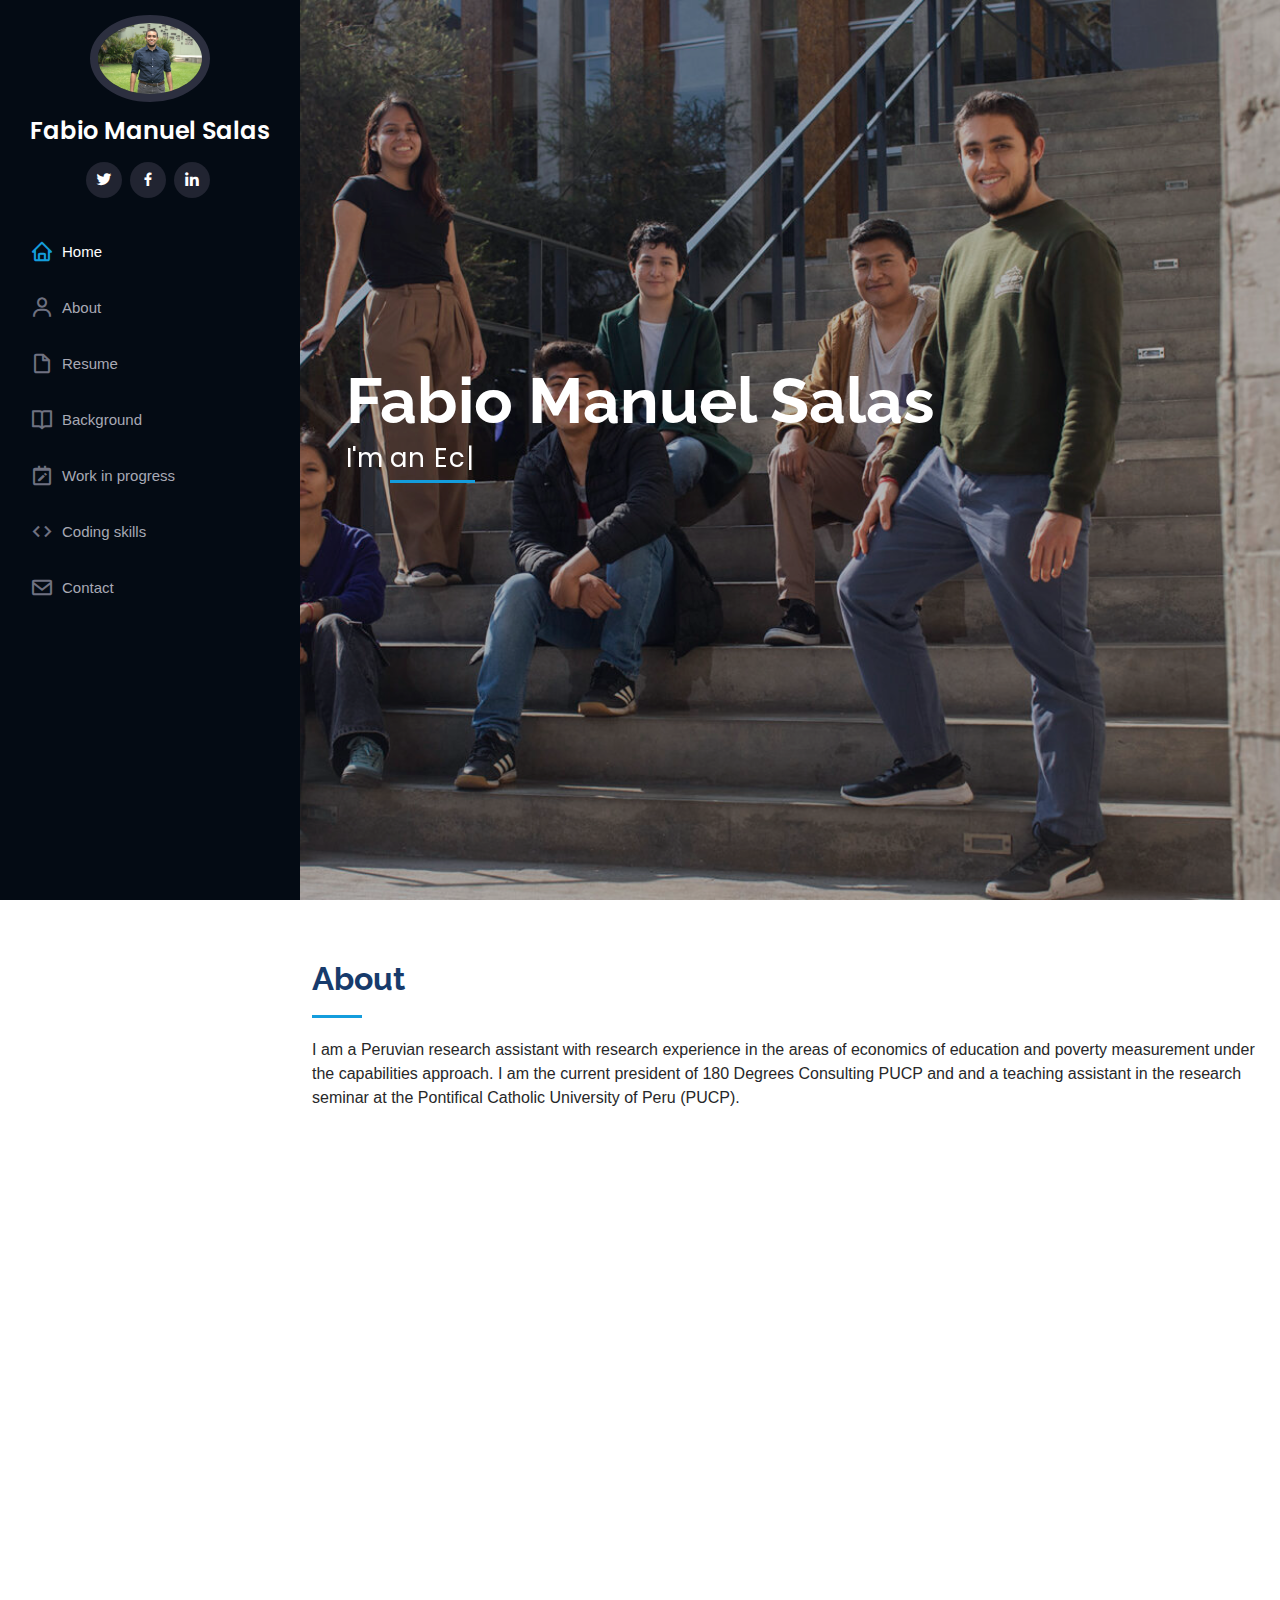
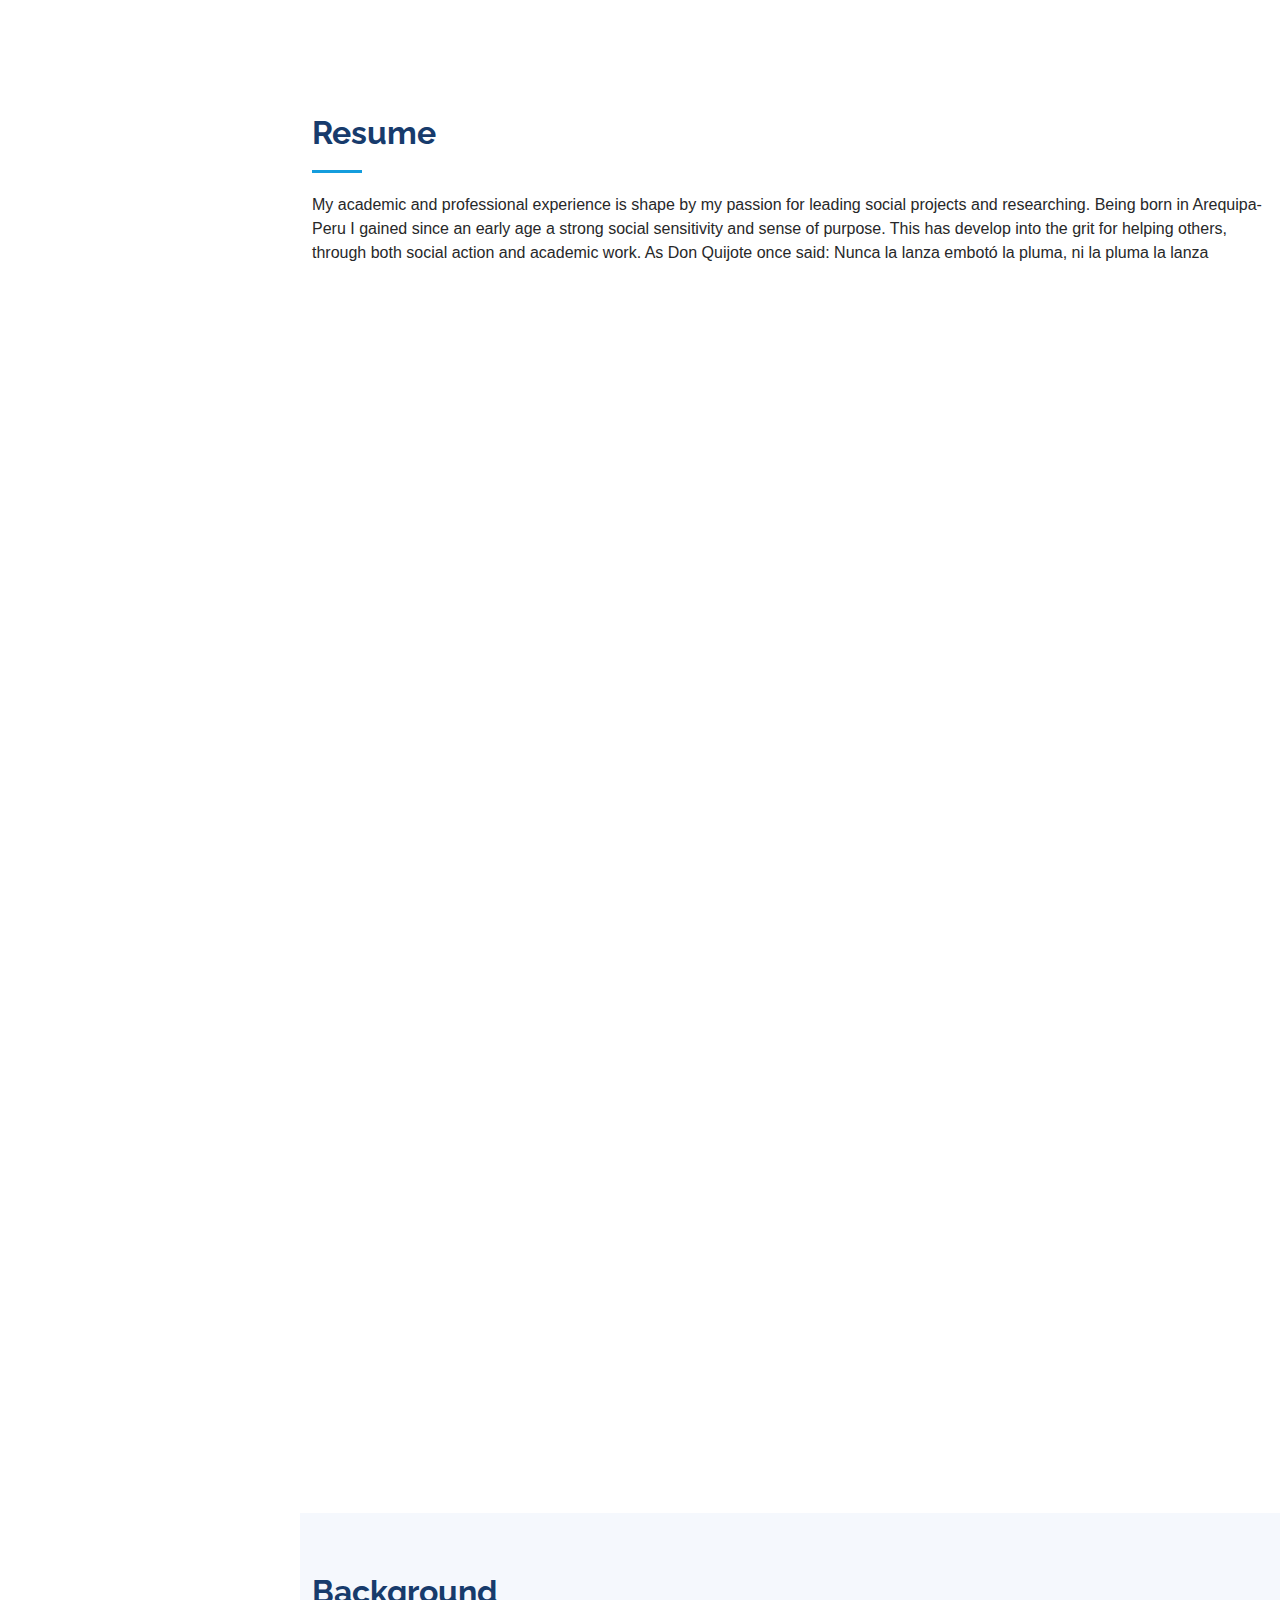
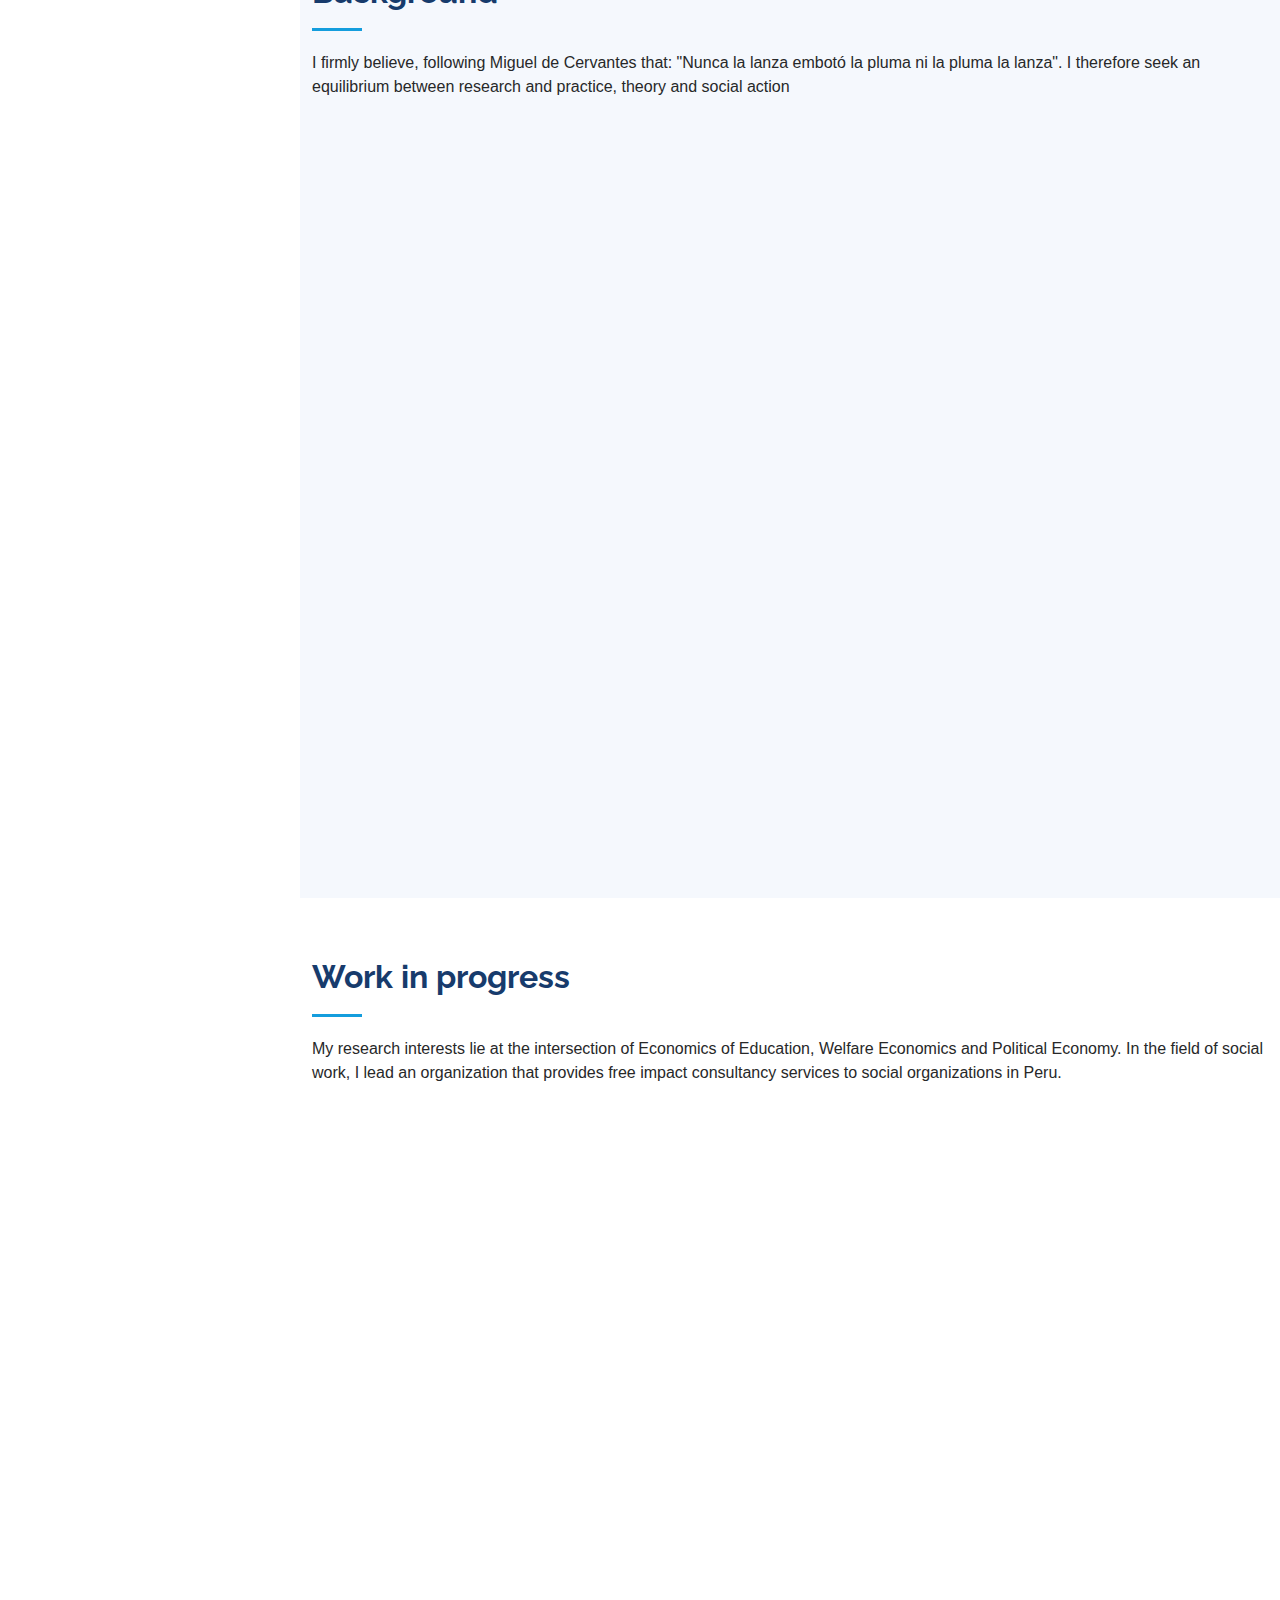
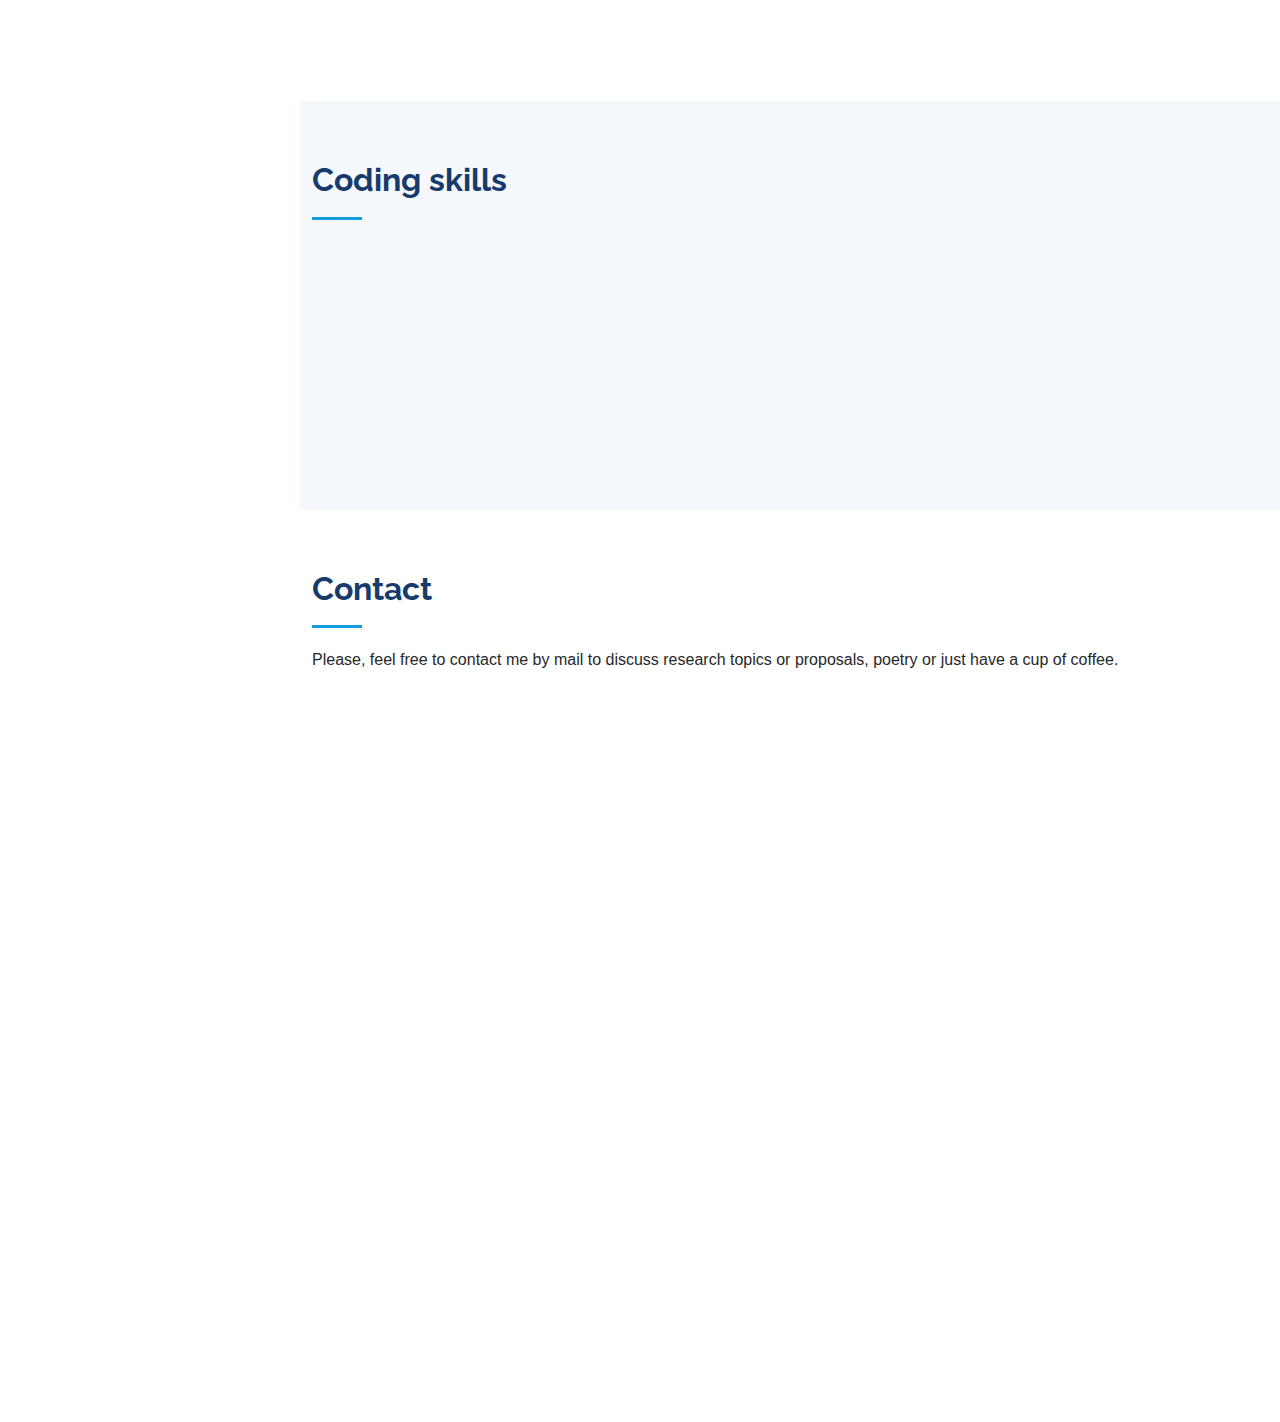
==== index.html @ 22788f07 "Update index.html" ====
<!DOCTYPE html>
<html lang="en">

<head>
  <meta charset="utf-8">
  <meta content="width=device-width, initial-scale=1.0" name="viewport">

  <title>Fabio Manuel Salas - Economista del Desarrollo y de la Educación</title>
  <meta content="" name="description">
  <meta content="" name="keywords">

  <!-- Favicons -->
  <link href="assets/img/favicon_FMS.ico" rel="icon">
  <link href="assets/img/favicon_2_FMS.png" rel="favicon_2_FMS">

  <!-- Google Fonts -->
  <link href="https://fonts.googleapis.com/css?family=Lato:300,300i,400,400i,600,600i,700,700i|Raleway:300,300i,400,400i,500,500i,600,600i,700,700i|Poppins:300,300i,400,400i,500,500i,600,600i,700,700i" rel="stylesheet">

  <!-- Vendor CSS Files -->
  <link href="assets/vendor/aos/aos.css" rel="stylesheet">
  <link href="assets/vendor/bootstrap/css/bootstrap.min.css" rel="stylesheet">
  <link href="assets/vendor/bootstrap-icons/bootstrap-icons.css" rel="stylesheet">
  <link href="assets/vendor/boxicons/css/boxicons.min.css" rel="stylesheet">
  <link href="assets/vendor/glightbox/css/glightbox.min.css" rel="stylesheet">
  <link href="assets/vendor/swiper/swiper-bundle.min.css" rel="stylesheet">

  <!-- Template Main CSS File -->
  <link href="assets/css/style.css" rel="stylesheet">

  <!-- =======================================================
  * Template Name: iPortfolio
  * Updated: Mar 10 2023 with Bootstrap v5.2.3
  * Template URL: https://bootstrapmade.com/iportfolio-bootstrap-portfolio-websites-template/
  * Author: BootstrapMade.com
  * License: https://bootstrapmade.com/license/
  ======================================================== -->
</head>

<body>

  <!-- ======= Mobile nav toggle button ======= -->
  <i class="bi bi-list mobile-nav-toggle d-xl-none"></i>

  <!-- ======= Header ======= -->
  <header id="header">
    <div class="d-flex flex-column">

      <div class="profile">
        <img src="assets/img/180.png" alt="" class="img-fluid rounded-circle">
        <h1 class="text-light"><a href="index.html">Fabio Manuel Salas</a></h1>
        <div class="social-links mt-3 text-center">
          <a href="#" class="twitter"><i class="bx bxl-twitter"></i></a>
          <a href="https://www.facebook.com/fabio.salas.94" class="facebook"><i class="bx bxl-facebook"></i></a>
          <a href="https://www.linkedin.com/in/fabiosalas-economista/" class="linkedin"><i class="bx bxl-linkedin"></i></a>
        </div>
      </div>

      <nav id="navbar" class="nav-menu navbar">
        <ul>
          <li><a href="#hero" class="nav-link scrollto active"><i class="bx bx-home"></i> <span>Home</span></a></li>
          <li><a href="#about" class="nav-link scrollto"><i class="bx bx-user"></i> <span>About</span></a></li>
          <li><a href="#resume" class="nav-link scrollto"><i class="bx bx-file-blank"></i> <span>Resume</span></a></li>
          <li><a href="#portfolio" class="nav-link scrollto"><i class="bx bx-book-open"></i> <span>Background</span></a></li>
          <li><a href="#currentwork" class="nav-link scrollto"><i class="bx bx-calendar-edit"></i> <span>Work in progress</span></a></li>
          <li><a href="#coding" class="nav-link scrollto"><i class="bx bx-code"></i> <span>Coding skills</span></a></li>
          <li><a href="#contact" class="nav-link scrollto"><i class="bx bx-envelope"></i> <span>Contact</span></a></li>
        </ul>
      </nav><!-- .nav-menu -->
    </div>
  </header><!-- End Header -->

  <!-- ======= Hero Section ======= -->
  <section id="hero" class="d-flex flex-column justify-content-center align-items-center">
    <div class="hero-container" data-aos="fade-in">
      <h1>Fabio Manuel Salas</h1>
      <p>I'm <span class="typed" data-typed-items="an Economist, a Researcher, a Teaching assistant, a Social organizations manager"></span></p>
    </div>
  </section><!-- End Hero -->

  <main id="main">

    <!-- ======= About Section ======= -->
    <section id="about" class="about">
      <div class="container">

        <div class="section-title">
          <h2>About</h2>
          <p>I am a Peruvian research assistant with research experience in the areas of economics of education and poverty measurement under the capabilities approach. I am the current president of 180 Degrees Consulting PUCP and and a teaching assistant in the research seminar at the Pontifical Catholic University of Peru (PUCP). </p>
        </div>

        <div class="row">
          <div class="col-lg-4" data-aos="fade-right">
            <img src="assets/img/fabio_salas.png" class="img-fluid" alt="">
          </div>
          <div class="col-lg-8 pt-4 pt-lg-0 content" data-aos="fade-left">
            <h3>Development &amp; Education Economist</h3>
            <p class="fst-italic">
              Influenced by the ideas of Amartya Sen and Javier Iguíñiz, I seek an evidence-based understanding of economic and social problems in Peru.
            </p>
            <div class="row">
              <div class="col-lg-6">
                <ul>
                  <li><i class="bi bi-chevron-right"></i> <strong>Birthday:</strong> <span>24 December 1998</span></li>
                  <li><i class="bi bi-chevron-right"></i> <strong>Phone:</strong> <span>+51 959316667</span></li>
                  <li><i class="bi bi-chevron-right"></i> <strong>City:</strong> <span>Lima, Peru</span></li>
                </ul>
              </div>
              <div class="col-lg-6">
                <ul>
                  <li><i class="bi bi-chevron-right"></i> <strong>Degree:</strong> <span>Bachelor</span></li>
                  <li><i class="bi bi-chevron-right"></i> <strong>Email:</strong> <span>fabio.salas@pucp.edu.pe</span></li>
                  <li><i class="bi bi-chevron-right"></i> <strong>Consultancy work:</strong> <span>Available</span></li>
                </ul>
              </div>
            </div>
            <p>
              I am pursuing a Diploma in Data Science for Social Sciences and Public Management at the Artificial Intelligence and Computational Methods Laboratory (Q-LAB PUCP). I am interest in pursuing research on higher education markets in developing countries and multidimensional poverty disparities in Peru. I am constantly involved in social work and I am currently the president of 180 Degrees Consulting PUCP, an organization that provides free consulting services to Peruvian social organizations to improve their impact. I am eager to learn new things and gain new skills.
            </p>
          </div>
        </div>

      </div>
    </section><!-- End About Section -->

    <!-- ======= Resume Section ======= -->
    <section id="resume" class="resume">
      <div class="container">

        <div class="section-title">
          <h2>Resume</h2>
          <p>My academic and professional experience is shape by my passion for leading social projects and researching. Being born in Arequipa-Peru I gained since an early age a strong social sensitivity and sense of purpose. This has develop into the grit for helping others, through both social action and academic work. As Don Quijote once said: Nunca la lanza embotó la pluma, ni la pluma la lanza </p>
        </div>

        <div class="row">
          <div class="col-lg-6" data-aos="fade-up">
            <h3 class="resume-title">Sumary</h3>
            <div class="resume-item pb-0">
              <h4>Fabio Manuel Salas</h4>
              <p><em>Development and Education Economist with a broad set of skills both in quantitative research methods and social organizations management.</em></p>
              <ul>
                <li>Lima, Peru</li>
                <li>PUCP: fabio.salas@pucp.edu.pe</li>
                <li>180 Degrees Consulting: fsalas@180dc.org</li>
              </ul>
            </div>

            <h3 class="resume-title">Education</h3>
            <div class="resume-item">
              <h4>Diploma: Data Science applied to Social Sciences and Public Management</h4>
              <h5>2022 - 2023</h5>
              <p><em>Artificial Intelligence and Computational Methods Laboratory (Q-LAB PUCP), Lima, Peru</em></p>
              <p>I learn how to organice, manage and use large amounts of information. From the approach of computer programming methods, artificial intelligence methods and causal inference methods, the participant will be able to meet the needs of various sectors.</p>
            </div>
            <div class="resume-item">
              <h4>Bachelor of Social Ciences: Economics</h4>
              <h5>2018 - 2023</h5>
              <p><em>Pontifical Catholic University of Peru, Lima, Peru</em></p>
              <p>I graduated with honors from the Economcis major and was awarded an academic achievement-based scholarship.</p>
            </div>
            <div class="resume-item">
              <h4>International Baccalaureate (IB) Diploma Programme (DP)</h4>
              <h5>2016 - 2017</h5>
              <p><em>Colegio Peruano Alemán Max Uhle, Arequipa, Perú</em></p>
              <p>Education is transformative. When it brings reflection and social interest, it expands the possibilities of transformation beyond the individual. The IB Program allowed me to gain critical awareness, research skills and the impetus to develop social projects that seek real change in my environment. It was also where I deepened my passion for literature and social sciences.</p>
            </div>
          </div>
          <div class="col-lg-6" data-aos="fade-up" data-aos-delay="100">
            <h3 class="resume-title">Professional Experience</h3>
            <div class="resume-item">
              <h4>Consultant in Education Economics</h4>
              <h5>2022 - Present</h5>
              <p><em>Academic Direction of Economics (DAE-PUCP), Lima, Peru </em></p>
              <ul>
                <li>2023.01-actualidad: Consultor en temas de Economía de la Educación</li>
                <li>2022.06-2022.12: Asistente de Investigación y Análisis en la Dirección Académica de Economía (DAE-PUCP) en proyectos de calidad educativa comparada (Prácticas pre-profesionales).</li>
              </ul>
            </div>
            <div class="resume-item">
              <h4>Research assistant</h4>
              <h5>03.2018 - 04.2018</h5>
              <p><em>Human Development Institute of Latin America (IDHAL-PUCP)</em></p>
              <ul>
                <li>2021.03: Asistente de Investigación en el Instituto de Desarrollo Humano de América Latina (IDHAL-PUCP) en temas de pobreza multidimensional y políticas sociales para los profesores Nicolás Barrantes, Jhonatan Clausen y Javier Iguíñiz</li>
              </ul>
            </div>
            <div class="resume-item">
              <h4>Research assistant</h4>
              <h5>07.2022 - 12.2022</h5>
              <p><em> Private research project: Reconstructing the History of Social Security during the XX Century in Peru</em></p>
              <ul>
                <li>2022.06-2022.12: Asistente de Investigación en un proyecto de investigación sobre la Historia de la Seguridad Social Peruana durante el S.XX y S.XI para los profesores Janneth Leyva y Carlos Contreras.</li>
              </ul>
            </div>
          </div>
        </div>

      </div>
    </section><!-- End Resume Section -->

    <!-- ======= Background Section ======= -->
    <section id="portfolio" class="portfolio section-bg">
      <div class="container">

        <div class="section-title">
          <h2>Background</h2>
          <p>I firmly believe, following Miguel de Cervantes that: "Nunca la lanza embotó la pluma ni la pluma la lanza". I therefore seek an equilibrium between research and practice, theory and social action </p>
        </div>

        <div class="row" data-aos="fade-up">
          <div class="col-lg-12 d-flex justify-content-center">
            <ul id="portfolio-flters">
              <li data-filter="*" class="filter-active">All</li>
              <li data-filter=".filter-Research">Research</li>
              <li data-filter=".filter-Socialwork">Social work</li>
              <li data-filter=".filter-Exchange">Exchange</li>
            </ul>
          </div>
        </div>

        <div class="row portfolio-container" data-aos="fade-up" data-aos-delay="100">

          <div class="col-lg-4 col-md-6 portfolio-item filter-Socialwork">
            <div class="portfolio-wrap">
              <img src="assets/img/CRP4.jpg" class="img-fluid" alt="">
              <div class="portfolio-links">
                <a href="assets/img/CRP4.jpg" data-gallery="portfolioGallery" class="portfolio-lightbox" title="Peruvian Red Cross"><i class="bx bx-plus"></i></a>
                <a href="portfolio-details.html" title="More Details"><i class="bx bx-link"></i></a>
              </div>
            </div>
          </div>

          <div class="col-lg-4 col-md-6 portfolio-item filter-Research">
            <div class="portfolio-wrap">
              <img src="assets/img/Presentación.png" class="img-fluid" alt="">
              <div class="portfolio-links">
                <a href="assets/img/Presentación.png" data-gallery="portfolioGallery" class="portfolio-lightbox" title="Published research"><i class="bx bx-plus"></i></a>
                <a href="portfolio-details.html" title="More Details"><i class="bx bx-link"></i></a>
              </div>
            </div>
          </div>

          <div class="col-lg-4 col-md-6 portfolio-item filter-Socialwork">
            <div class="portfolio-wrap">
              <img src="assets/img/180DC_capa.jpg" class="img-fluid" alt="">
              <div class="portfolio-links">
                <a href="assets/img/180DC_capa.jpg" data-gallery="portfolioGallery" class="portfolio-lightbox" title="180 Degrees Consulting PUCP"><i class="bx bx-plus"></i></a>
                <a href="portfolio-details.html" title="More Details"><i class="bx bx-link"></i></a>
              </div>
            </div>
          </div>

          <div class="col-lg-4 col-md-6 portfolio-item filter-Socialwork">
            <div class="portfolio-wrap">
              <img src="assets/img/Entrevista_Tony.png" class="img-fluid" alt="">
              <div class="portfolio-links">
                <a href="assets/img/Entrevista_Tony.png" data-gallery="portfolioGallery" class="portfolio-lightbox" title="Secretaría de Responsabilidad Social AEE"><i class="bx bx-plus"></i></a>
                <a href="portfolio-details.html" title="More Details"><i class="bx bx-link"></i></a>
              </div>
            </div>
          </div>
          
           <div class="col-lg-4 col-md-6 portfolio-item filter-Research">
            <div class="portfolio-wrap">
              <img src="assets/img/paper_jsc.png" class="img-fluid" alt="">
              <div class="portfolio-links">
                <a href="assets/img/paper_jsc.png" data-gallery="portfolioGallery" class="portfolio-lightbox" title="Publicación Economía del Bienestar"><i class="bx bx-plus"></i></a>
                <a href="portfolio-details.html" title="More Details"><i class="bx bx-link"></i></a>
              </div>
            </div>
          </div>
          
           <div class="col-lg-4 col-md-6 portfolio-item filter-Research">
            <div class="portfolio-wrap">
              <img src="assets/img/paper_colmena.png" class="img-fluid" alt="">
              <div class="portfolio-links">
                <a href="assets/img/paper_colmena.png" data-gallery="portfolioGallery" class="portfolio-lightbox" title="Publicación Economía Política"><i class="bx bx-plus"></i></a>
                <a href="portfolio-details.html" title="More Details"><i class="bx bx-link"></i></a>
              </div>
            </div>
          </div>

          <div class="col-lg-4 col-md-6 portfolio-item filter-Socialwork">
            <div class="portfolio-wrap">
              <img src="assets/img/idehpucp.jpg" class="img-fluid" alt="">
              <div class="portfolio-links">
                <a href="assets/img/idehpucp.jpg" data-gallery="portfolioGallery" class="portfolio-lightbox" title="Voluntariado IDEH-PUCP"><i class="bx bx-plus"></i></a>
                <a href="portfolio-details.html" title="More Details"><i class="bx bx-link"></i></a>
              </div>
            </div>
          </div>

          <div class="col-lg-4 col-md-6 portfolio-item filter-Research">
            <div class="portfolio-wrap">
              <img src="assets/img/comuna_2.jpg" class="img-fluid" alt="">
              <div class="portfolio-links">
                <a href="assets/img/comuna_2.jpg" data-gallery="portfolioGallery" class="portfolio-lightbox" title="Artículos para La Comuna"><i class="bx bx-plus"></i></a>
                <a href="portfolio-details.html" title="More Details"><i class="bx bx-link"></i></a>
              </div>
            </div>
          </div>

          <div class="col-lg-4 col-md-6 portfolio-item filter-Socialwork">
            <div class="portfolio-wrap">
              <img src="assets/img/acci_social.png" class="img-fluid" alt="">
              <div class="portfolio-links">
                <a href="assets/img/acci_social.png" data-gallery="portfolioGallery" class="portfolio-lightbox" title="Social Action - Arequipa, Peru"><i class="bx bx-plus"></i></a>
                <a href="portfolio-details.html" title="More Details"><i class="bx bx-link"></i></a>
              </div>
            </div>
          </div>

          <div class="col-lg-4 col-md-6 portfolio-item filter-Research">
            <div class="portfolio-wrap">
              <img src="assets/img/premiación.png" class="img-fluid" alt="">
              <div class="portfolio-links">
                <a href="assets/img/premiación.png" data-gallery="portfolioGallery" class="portfolio-lightbox" title="Card 3"><i class="bx bx-plus"></i></a>
                <a href="portfolio-details.html" title="More Details"><i class="bx bx-link"></i></a>
              </div>
            </div>
          </div>

          <div class="col-lg-4 col-md-6 portfolio-item filter-Research">
            <div class="portfolio-wrap">
              <img src="assets/img/idhal_book.png" class="img-fluid" alt="">
              <div class="portfolio-links">
                <a href="assets/img/idhal_book.png" data-gallery="portfolioGallery" class="portfolio-lightbox" title="Web 3"><i class="bx bx-plus"></i></a>
                <a href="portfolio-details.html" title="More Details"><i class="bx bx-link"></i></a>
              </div>
            </div>
          </div>

        </div>

      </div>
    </section><!-- End Backgorund Section -->

    <!-- ======= Work in progress Section ======= -->
    <section id="currentwork" class="services">
      <div class="container">

        <div class="section-title">
          <h2>Work in progress</h2>
          <p>My research interests lie at the intersection of Economics of Education, Welfare Economics and Political Economy. In the field of social work, I lead an organization that provides free impact consultancy services to social organizations in Peru.</p>
        </div>

        <div class="row">
          <div class="col-lg-4 col-md-6 icon-box" data-aos="fade-up">
            <div class="icon"><i class="bi bi-file-text"></i></div>
            <h4 class="title"><a href="">Research in progress</a></h4>
            <p class="description">I am working on two research projects: (1) a paper that analyses the difference in recruitment strategies and profiles of faculty across elite colleges in Latinamerica (2) a systematic literature review of inequality evaluations</p>
          </div>
          <div class="col-lg-4 col-md-6 icon-box" data-aos="fade-up" data-aos-delay="100">
            <div class="icon"><i class="bi bi-braces"></i></div>
            <h4 class="title"><a href="">Everyday Coding</a></h4>
            <p class="description">Recently I learned ATLAS.ti, a qualitative compute programm and I am currently thinking how to introduce its tools into my research</p>
          </div>
          <div class="col-lg-4 col-md-6 icon-box" data-aos="fade-up" data-aos-delay="300">
            <div class="icon"><i class="bi bi-pencil-square"></i></div>
            <h4 class="title"><a href="">Poetry Book</a></h4>
            <p class="description">I read and write poetry as a way of reflection upon the world and myself. I am currently writing a poetry book.</p>
          </div>
          <div class="col-lg-4 col-md-6 icon-box" data-aos="fade-up" data-aos-delay="400">
            <div class="icon"><i class="bi bi-house-heart"></i></div>
            <h4 class="title"><a href="">Living alone/with roomies</a></h4>
            <p class="description">Recently I began living with roomies and realice how complicated living with others (specially not ones own family) can be. Nevertheless, one can allways adapt and find new ways of improving coexistence</p>
          </div>
          <div class="col-lg-4 col-md-6 icon-box" data-aos="fade-up" data-aos-delay="500">
            <div class="icon"><i class="bi bi-people"></i></div>
            <h4 class="title"><a href="">Advice for undergraduate students</a></h4>
            <p class="description">I am developing a research guide for economcis undergraduate students</p>
          </div>
        </div>

      </div>
    </section><!-- End Work in progress Section -->

    <!-- ======= Skills Section ======= -->
    <section id="coding" class="skills section-bg">
      <div class="container">

        <div class="section-title">
          <h2>Coding skills</h2>
          <p></p>
        </div>

        <div class="row skills-content">

          <div class="col-lg-6" data-aos="fade-up">

            <div class="progress">
              <span class="skill">STATA <i class="val">90%</i></span>
              <div class="progress-bar-wrap">
                <div class="progress-bar" role="progressbar" aria-valuenow="90" aria-valuemin="0" aria-valuemax="100"></div>
              </div>
            </div>

            <div class="progress">
              <span class="skill"> Python <i class="val">70%</i></span>
              <div class="progress-bar-wrap">
                <div class="progress-bar" role="progressbar" aria-valuenow="70" aria-valuemin="0" aria-valuemax="100"></div>
              </div>
            </div>

            <div class="progress">
              <span class="skill"> ATLAS.ti <i class="val">40%</i></span>
              <div class="progress-bar-wrap">
                <div class="progress-bar" role="progressbar" aria-valuenow="40" aria-valuemin="0" aria-valuemax="100"></div>
              </div>
            </div>

          </div>

          <div class="col-lg-6" data-aos="fade-up" data-aos-delay="100">

            <div class="progress">
              <span class="skill"> R <i class="val">60%</i></span>
              <div class="progress-bar-wrap">
                <div class="progress-bar" role="progressbar" aria-valuenow="60" aria-valuemin="0" aria-valuemax="100"></div>
              </div>
            </div>

            <div class="progress">
              <span class="skill">GitHub <i class="val">60%</i></span>
              <div class="progress-bar-wrap">
                <div class="progress-bar" role="progressbar" aria-valuenow="60" aria-valuemin="0" aria-valuemax="100"></div>
              </div>
            </div>

            <div class="progress">
              <span class="skill"> ArcGIS<i class="val">60%</i></span>
              <div class="progress-bar-wrap">
                <div class="progress-bar" role="progressbar" aria-valuenow="60" aria-valuemin="0" aria-valuemax="100"></div>
              </div>
            </div>

          </div>

        </div>

      </div>
    </section><!-- End Skills Section -->  
      
     
     
    <!-- ======= Contact Section ======= -->
    <section id="contact" class="contact">
      <div class="container">

        <div class="section-title">
          <h2>Contact</h2>
          <p>Please, feel free to contact me by mail to discuss research topics or proposals, poetry or just have a cup of coffee.</p>
        </div>

        <div class="row" data-aos="fade-in">

          <div class="col-lg-5 d-flex align-items-stretch">
            <div class="info">
              <div class="address">
                <i class="bi bi-geo-alt"></i>
                <h4>Location:</h4>
                <p>Av. Universitaria 1801, San Miguel 15088</p>
              </div>

              <div class="email">
                <i class="bi bi-envelope"></i>
                <h4>Email:</h4>
                <p>fabio.salas@pucp.edu.pe</p>
              </div>

              <iframe src="https://www.google.com/maps/embed?pb=!1m18!1m12!1m3!1d3901.633475523126!2d-77.08037088578737!3d-12.06872034559382!2m3!1f0!2f0!3f0!3m2!1i1024!2i768!4f13.1!3m3!1m2!1s0x9105c96b30748f81%3A0x18839fb6b1a815b1!2sAv.%20Universitaria%201801%2C%20San%20Miguel%2015088!5e0!3m2!1ses-419!2spe!4v1680886690913!5m2!1ses-419!2spe" frameborder="0" style="border:0; width: 100%; height: 290px;" allowfullscreen></iframe>
            </div>
          </div>

          <div class="col-lg-7 mt-5 mt-lg-0 d-flex align-items-stretch">
            <form action="forms/contact.php" method="post" role="form" class="php-email-form">
              <div class="row">
                <div class="form-group col-md-6">
                  <label for="name">Your Name</label>
                  <input type="text" name="name" class="form-control" id="name" required>
                </div>
                <div class="form-group col-md-6">
                  <label for="name">Your Email</label>
                  <input type="email" class="form-control" name="email" id="email" required>
                </div>
              </div>
              <div class="form-group">
                <label for="name">Subject</label>
                <input type="text" class="form-control" name="subject" id="subject" required>
              </div>
              <div class="form-group">
                <label for="name">Message</label>
                <textarea class="form-control" name="message" rows="10" required></textarea>
              </div>
              <div class="my-3">
                <div class="loading">Loading</div>
                <div class="error-message"></div>
                <div class="sent-message">Your message has been sent. Thank you!</div>
              </div>
              <div class="text-center"><button type="submit">Send Message</button></div>
            </form>
          </div>

        </div>

      </div>
    </section><!-- End Contact Section -->

  </main><!-- End #main -->

  <!-- ======= Footer ======= -->
  <footer id="footer">
    <div class="container">
      <div class="copyright">
         <strong><span></span></strong>
      </div>
      <div class="credits">
        <!-- All the links in the footer should remain intact. -->
        <!-- You can delete the links only if you purchased the pro version. -->
        <!-- Licensing information: https://bootstrapmade.com/license/ -->
        <!-- Purchase the pro version with working PHP/AJAX contact form: https://bootstrapmade.com/iportfolio-bootstrap-portfolio-websites-template/ -->
        <a href="https://bootstrapmade.com/"></a>
      </div>
    </div>
  </footer><!-- End  Footer -->

  <a href="#" class="back-to-top d-flex align-items-center justify-content-center"><i class="bi bi-arrow-up-short"></i></a>

  <!-- Vendor JS Files -->
  <script src="assets/vendor/purecounter/purecounter_vanilla.js"></script>
  <script src="assets/vendor/aos/aos.js"></script>
  <script src="assets/vendor/bootstrap/js/bootstrap.bundle.min.js"></script>
  <script src="assets/vendor/glightbox/js/glightbox.min.js"></script>
  <script src="assets/vendor/isotope-layout/isotope.pkgd.min.js"></script>
  <script src="assets/vendor/swiper/swiper-bundle.min.js"></script>
  <script src="assets/vendor/typed.js/typed.min.js"></script>
  <script src="assets/vendor/waypoints/noframework.waypoints.js"></script>
  <script src="assets/vendor/php-email-form/validate.js"></script>

  <!-- Template Main JS File -->
  <script src="assets/js/main.js"></script>

</body>

</html>
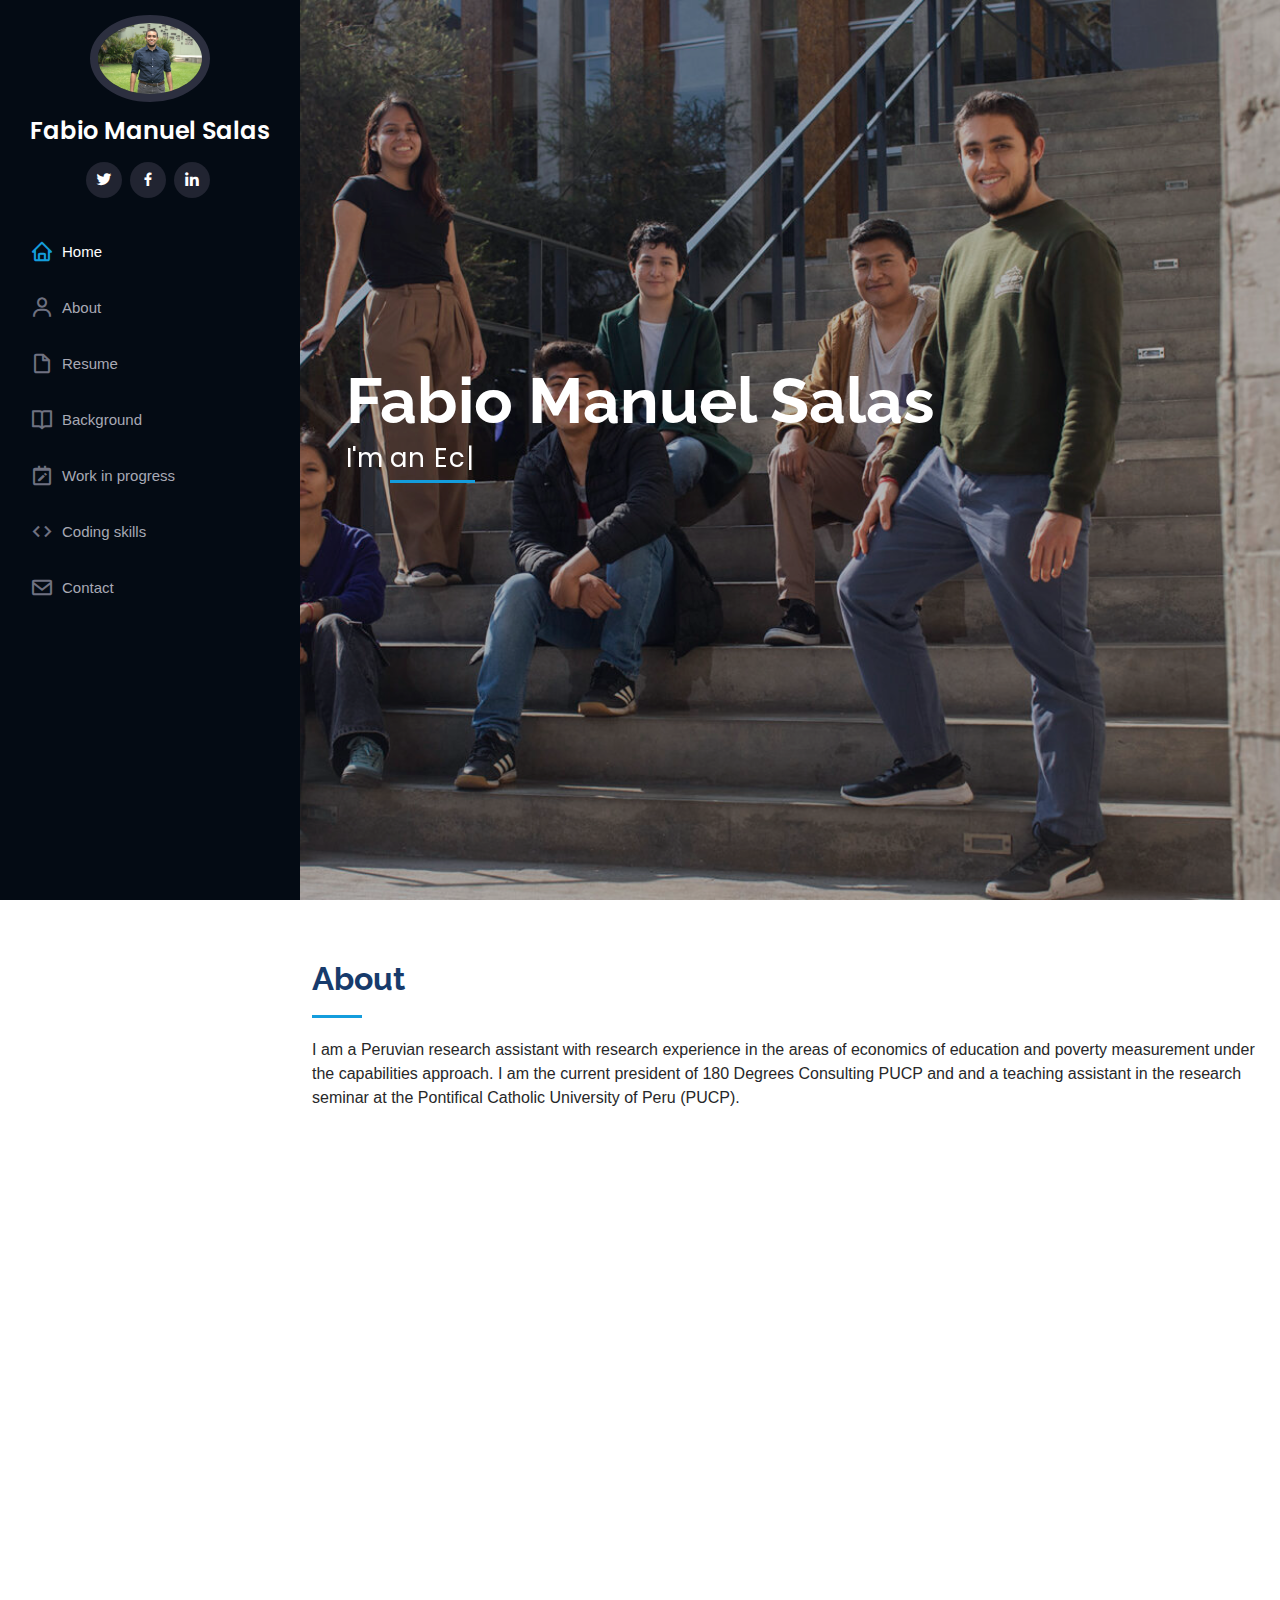
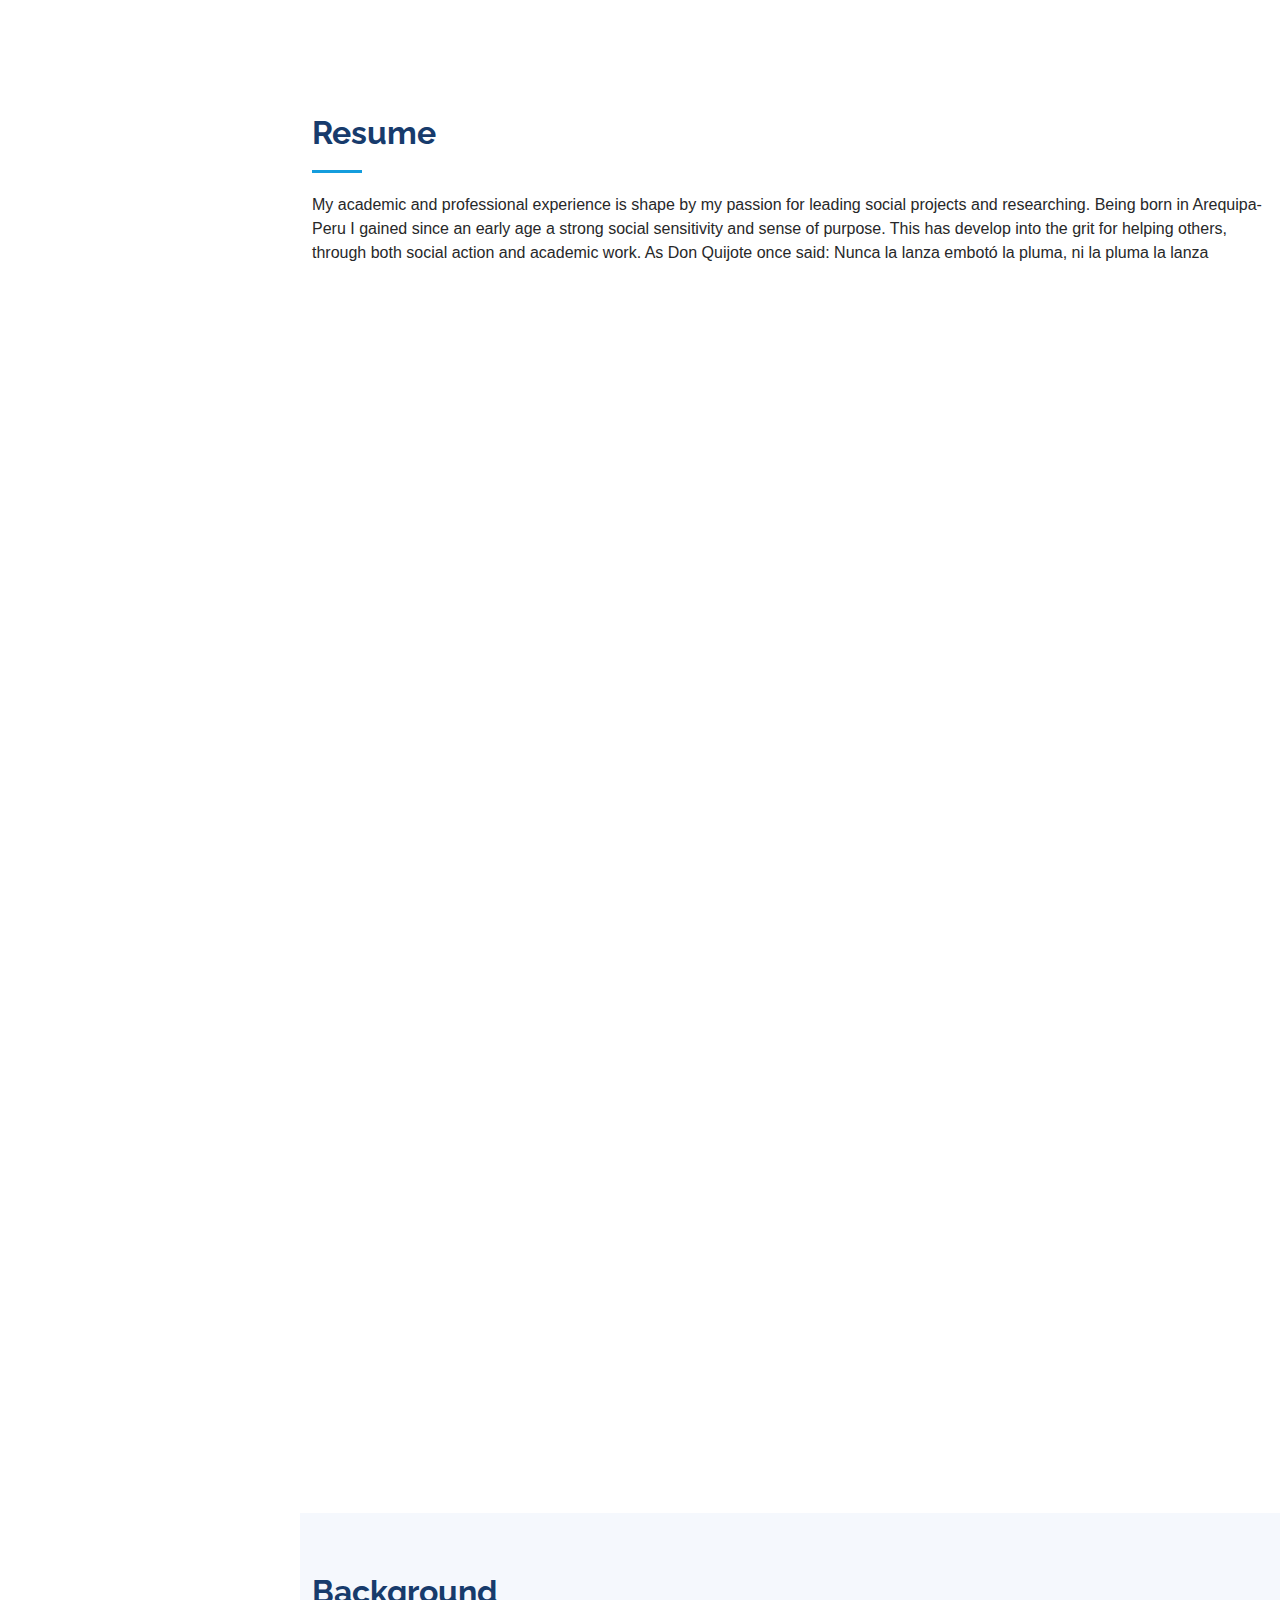
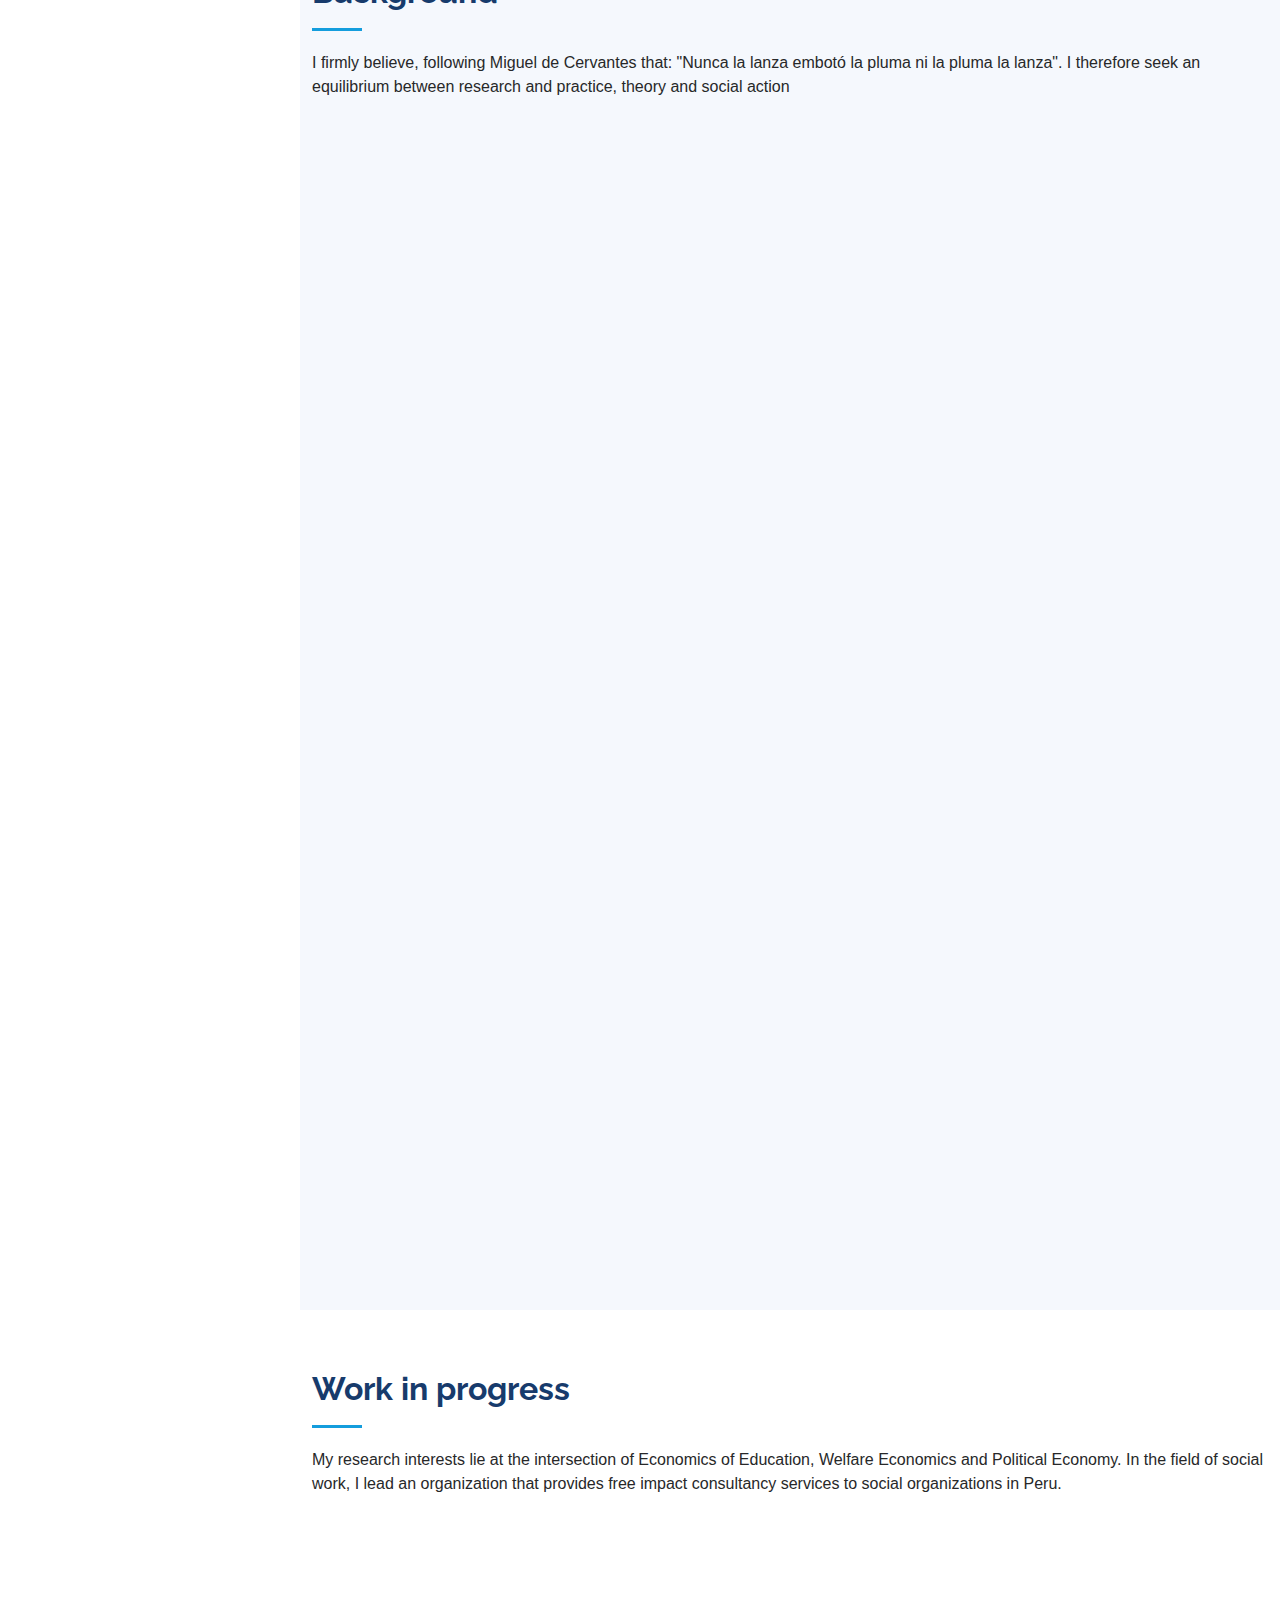
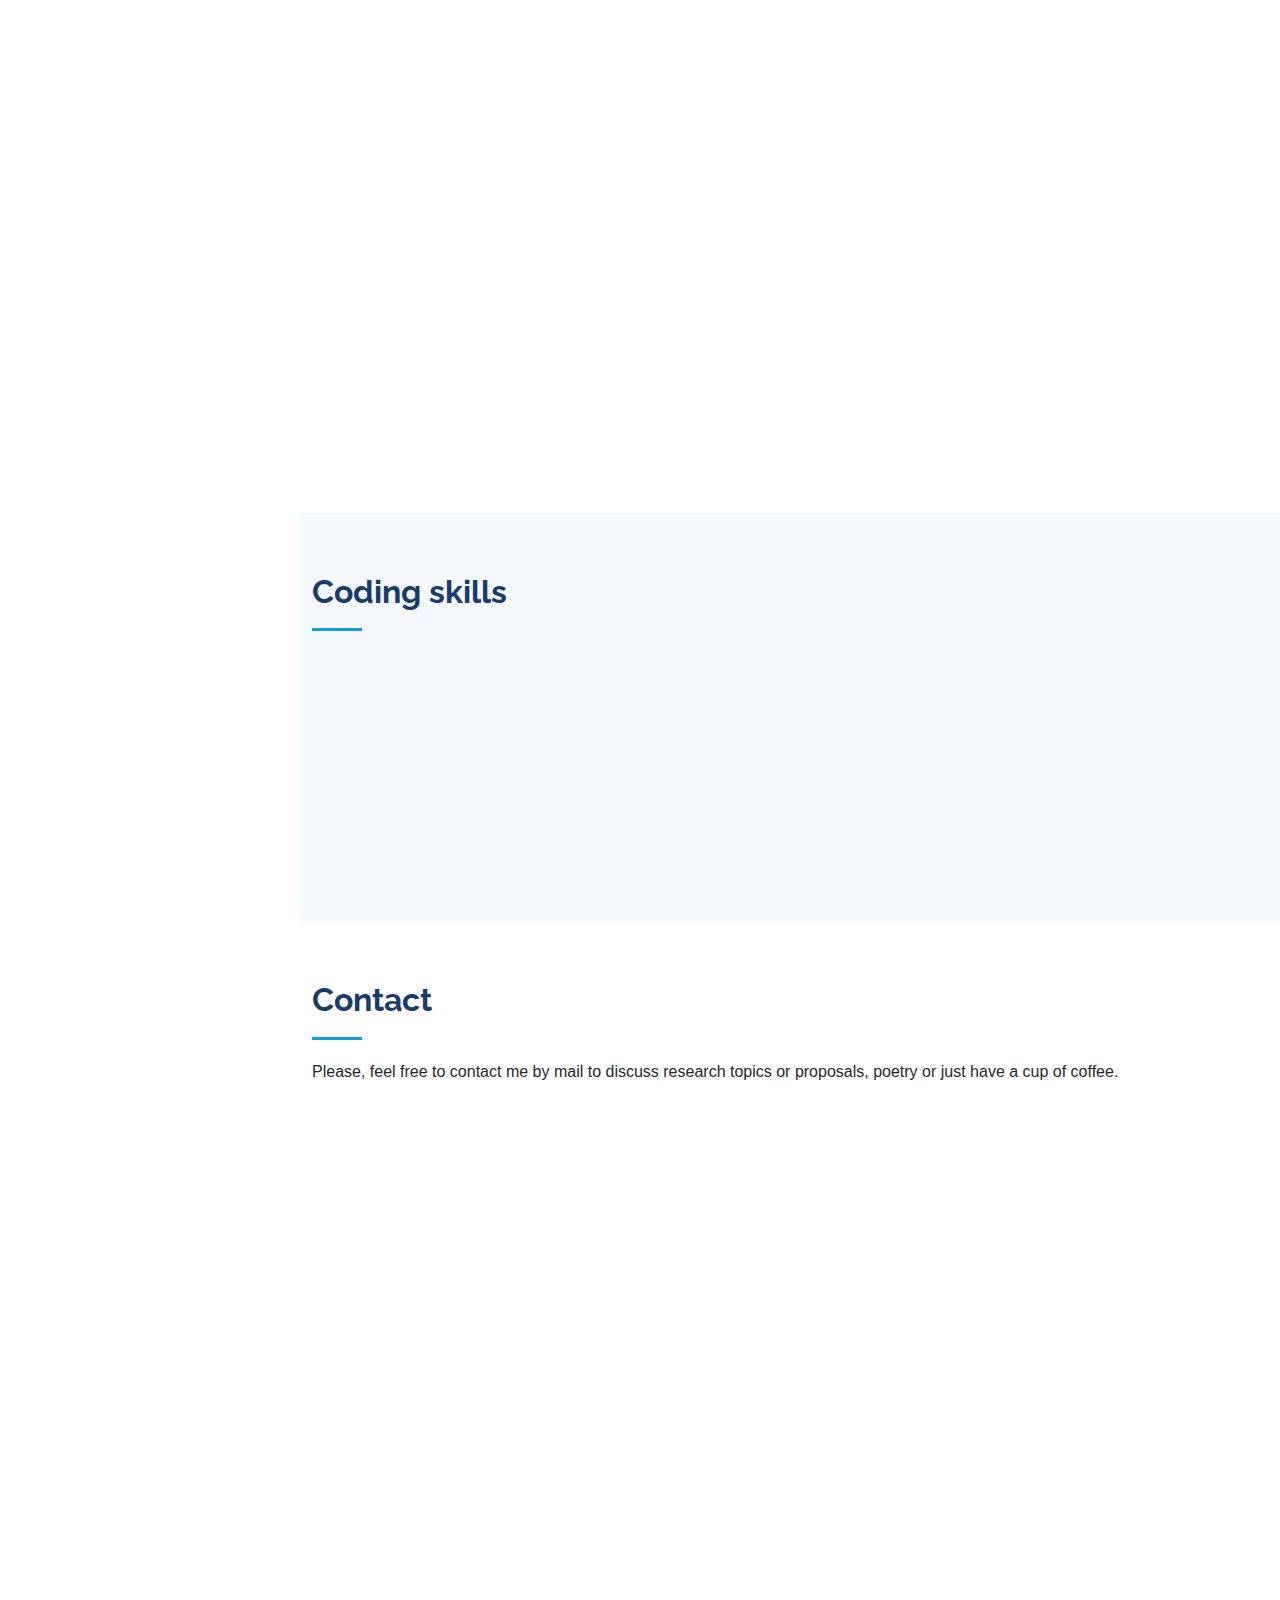
==== commit e2223a0e: "Update index.html" ====
--- a/index.html
+++ b/index.html
@@ -379,7 +379,7 @@
       <div class="container">
 
         <div class="section-title">
-          <h2>Coding skills</h2>
+          <h2>Coding skills </h2>
           <p></p>
         </div>
 
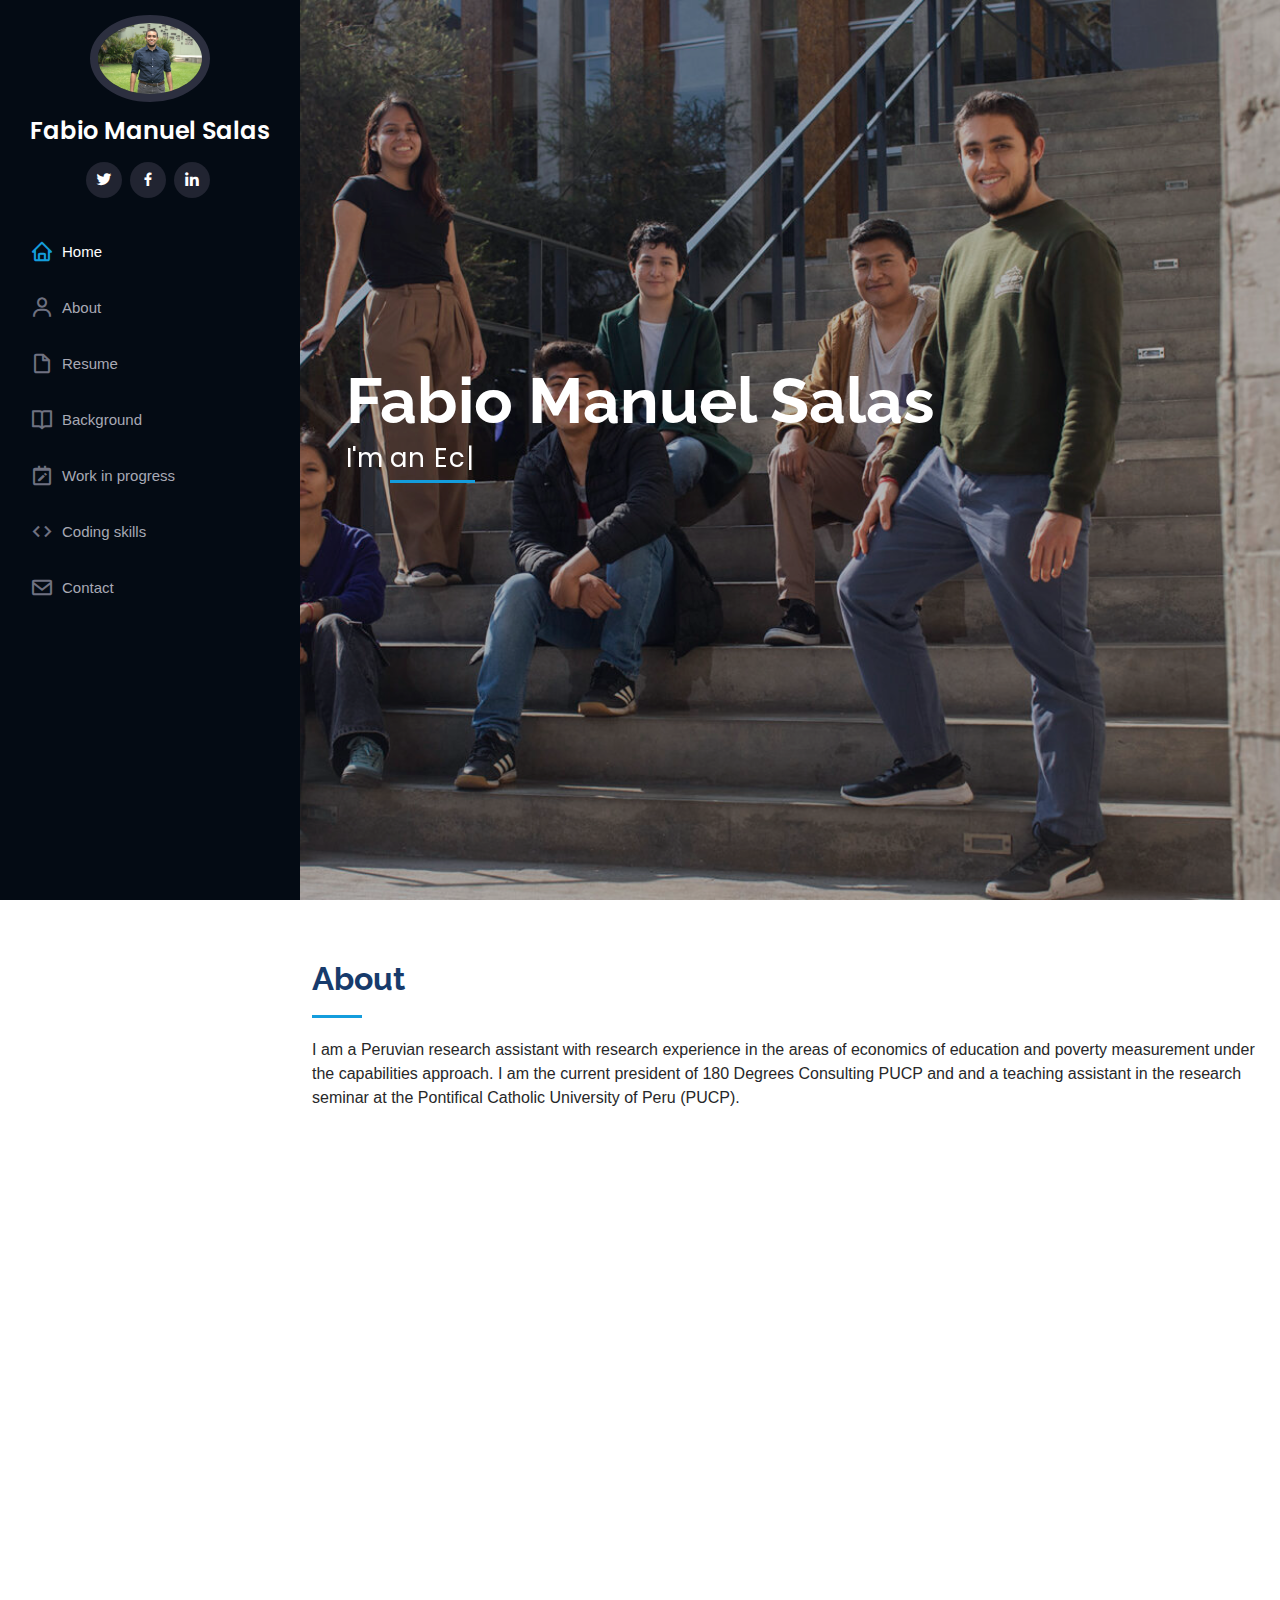
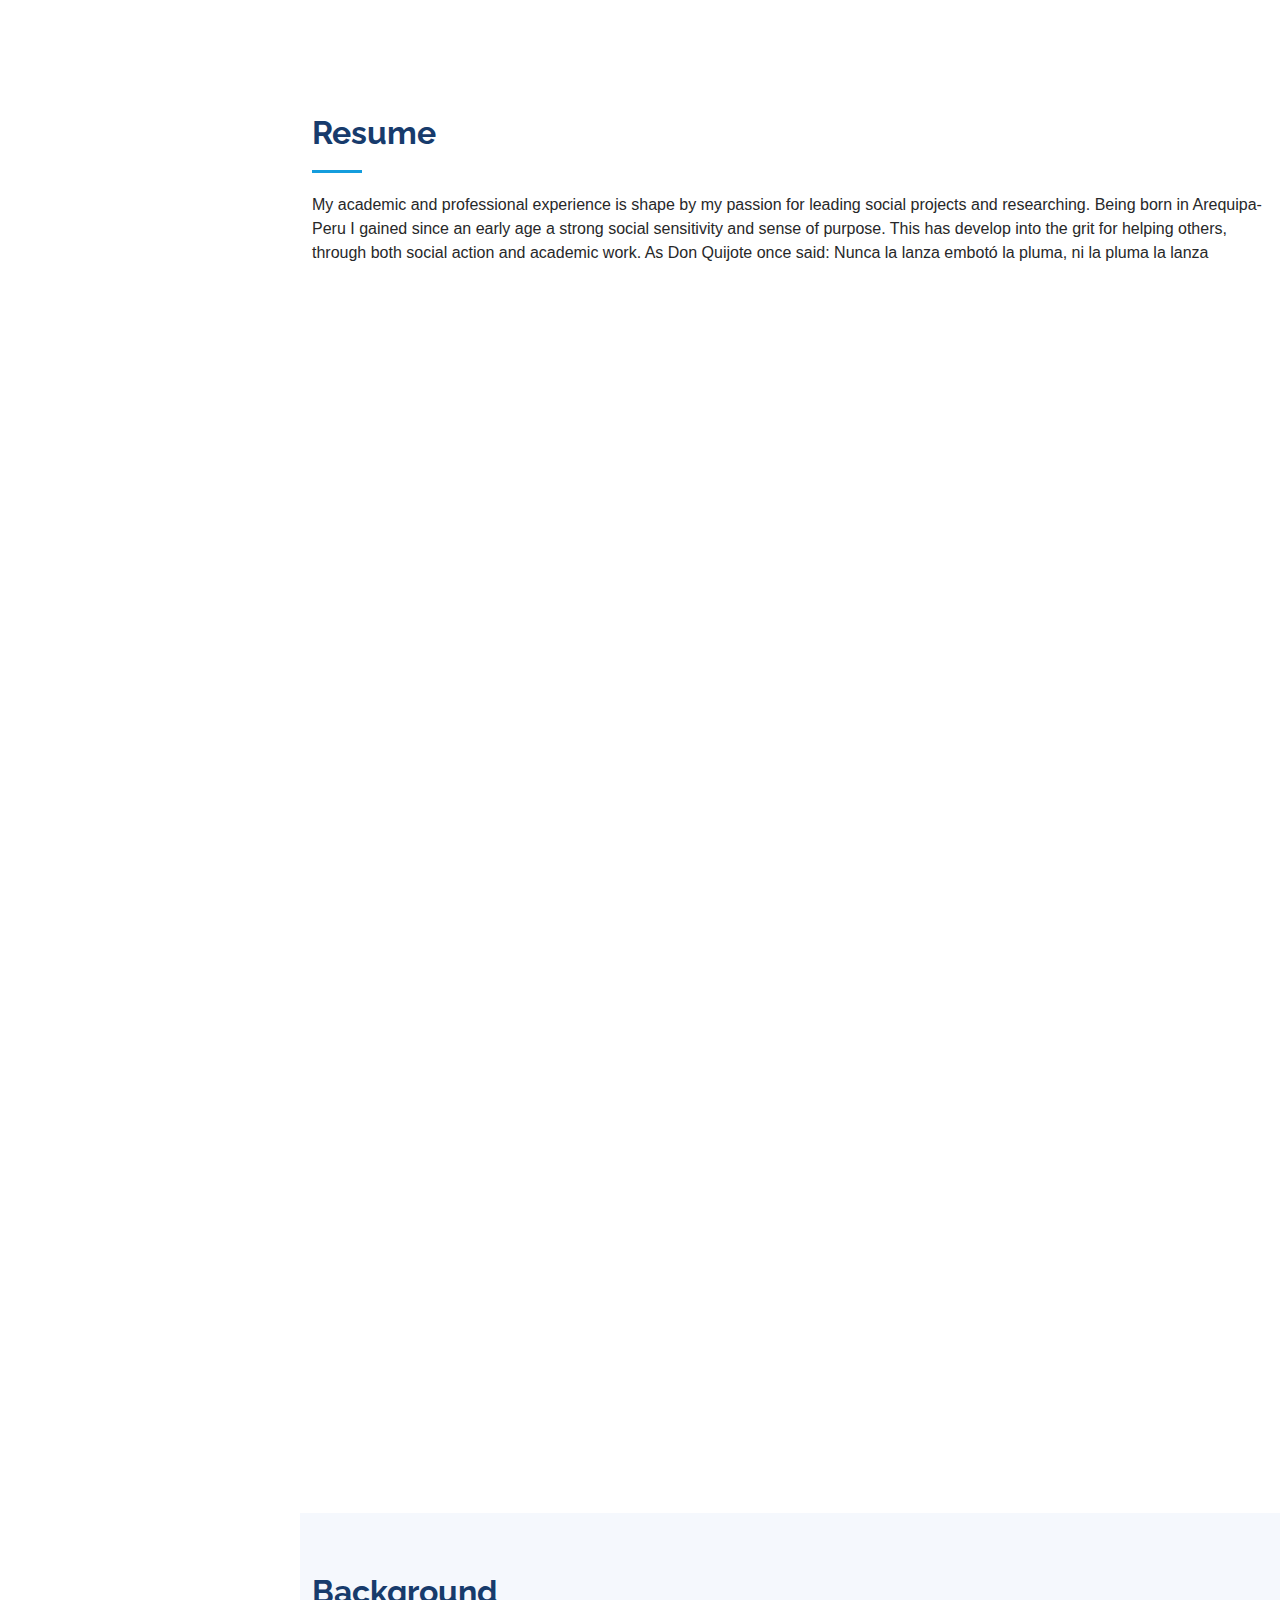
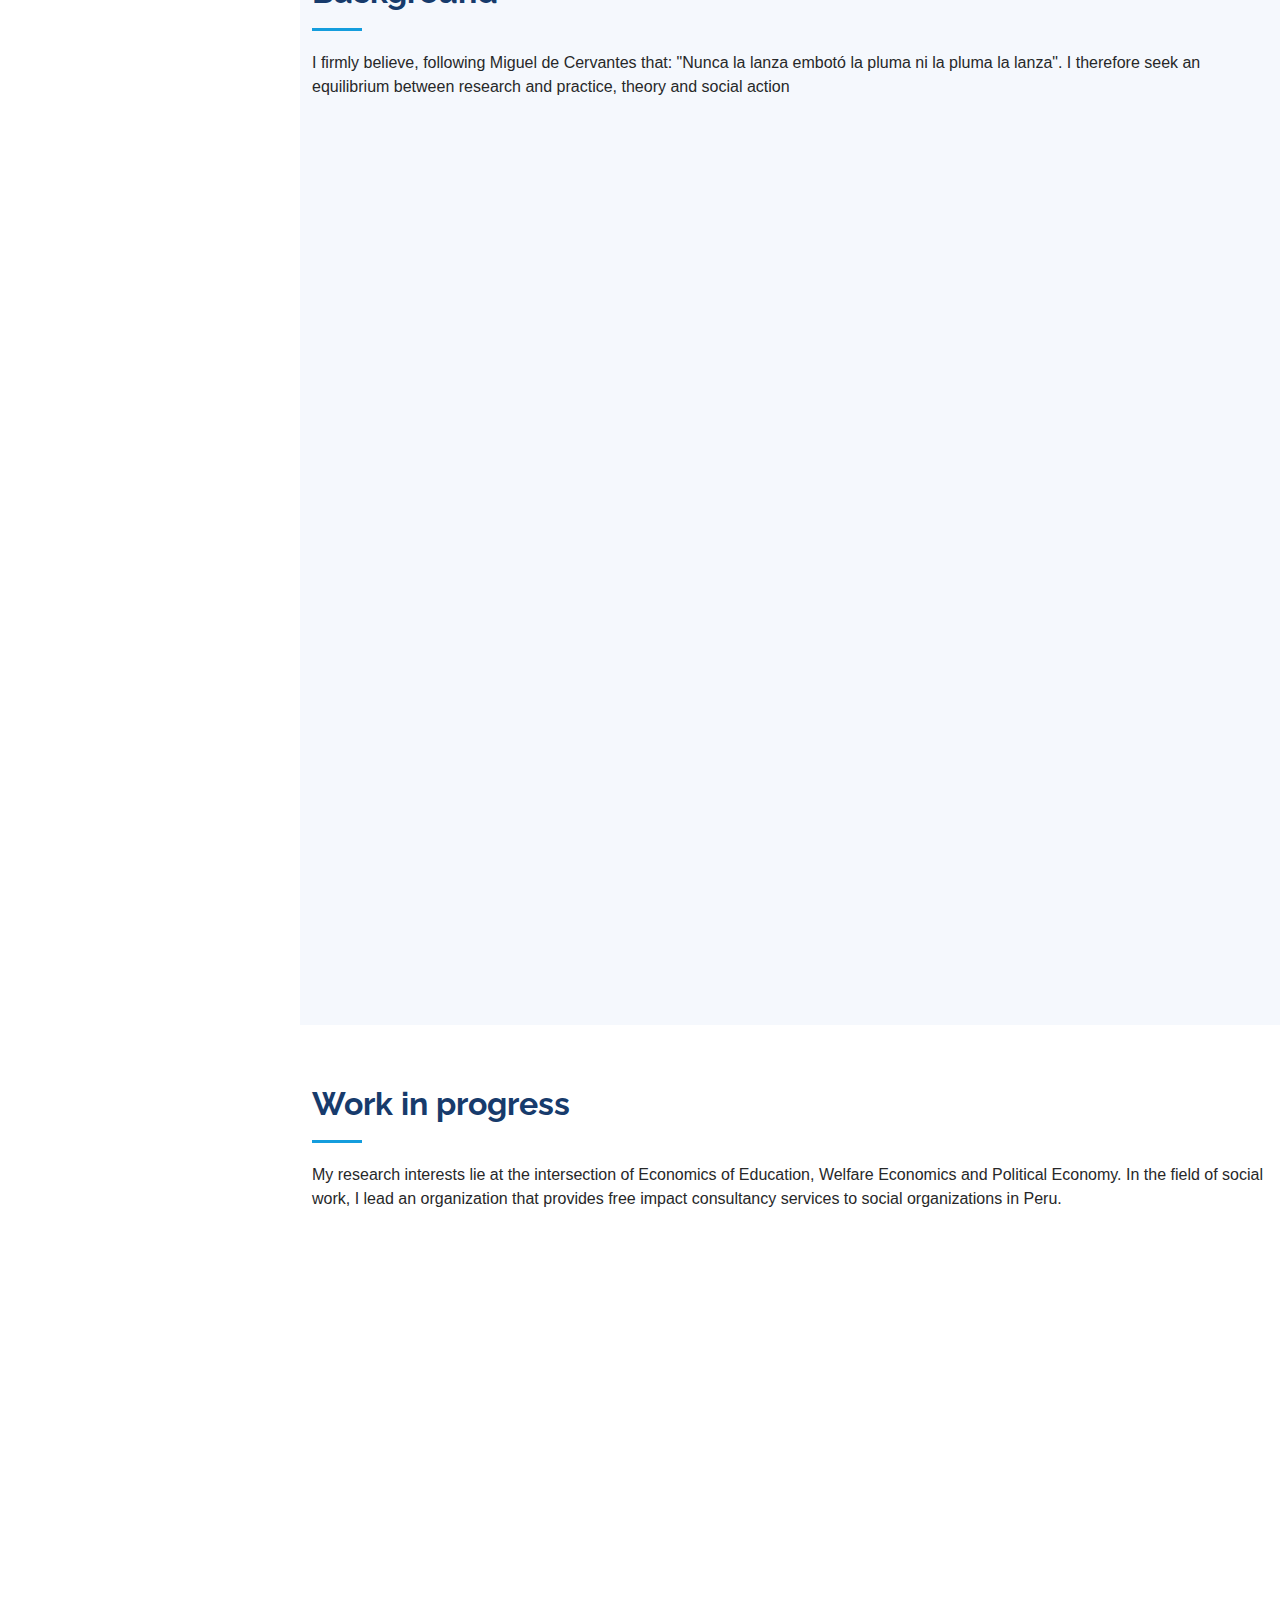
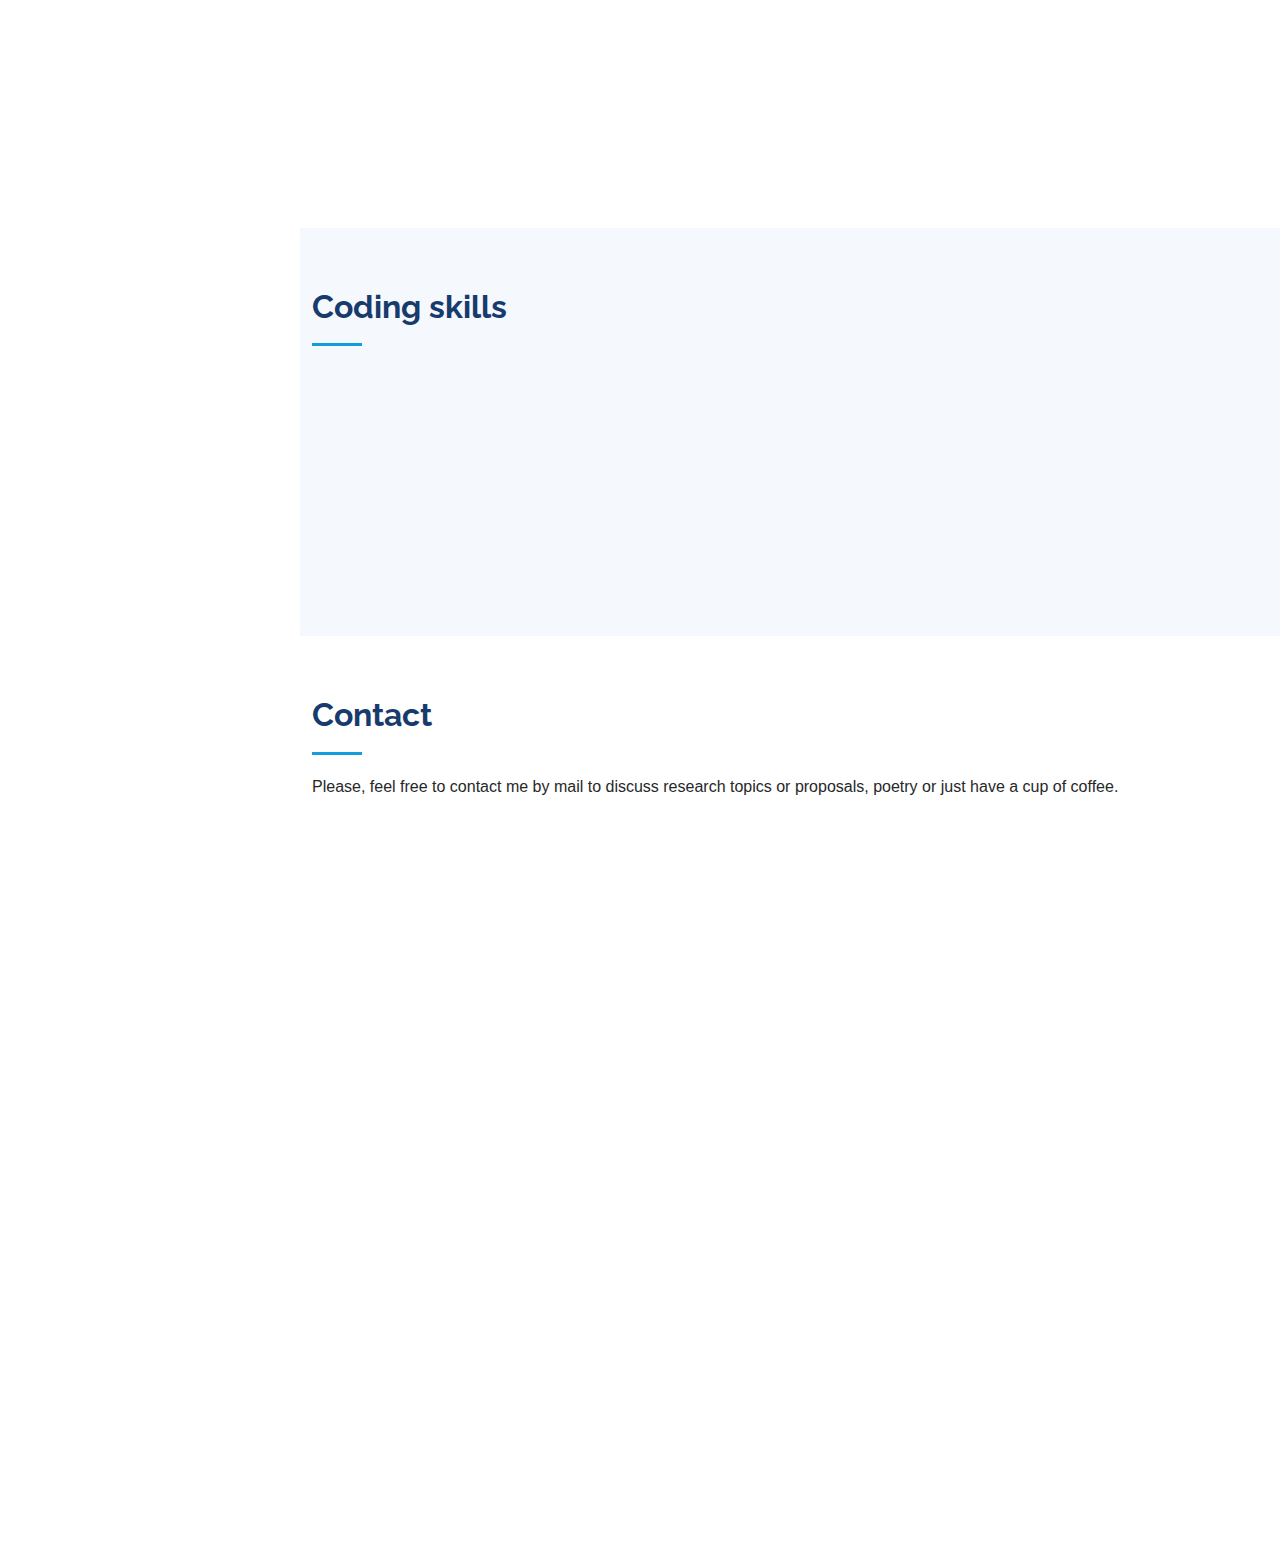
==== commit 5fc86a8b: "Update index.html" ====
--- a/index.html
+++ b/index.html
@@ -261,9 +261,9 @@
           
            <div class="col-lg-4 col-md-6 portfolio-item filter-Research">
             <div class="portfolio-wrap">
-              <img src="assets/img/paper_jsc.png" class="img-fluid" alt="">
-              <div class="portfolio-links">
-                <a href="assets/img/paper_jsc.png" data-gallery="portfolioGallery" class="portfolio-lightbox" title="Publicación Economía del Bienestar"><i class="bx bx-plus"></i></a>
+              <img src="assets/img/paper_jcs.png" class="img-fluid" alt="">
+              <div class="portfolio-links">
+                <a href="assets/img/paper_jcs.png" data-gallery="portfolioGallery" class="portfolio-lightbox" title="Publicación Economía del Bienestar"><i class="bx bx-plus"></i></a>
                 <a href="portfolio-details.html" title="More Details"><i class="bx bx-link"></i></a>
               </div>
             </div>
@@ -314,16 +314,6 @@
               <img src="assets/img/premiación.png" class="img-fluid" alt="">
               <div class="portfolio-links">
                 <a href="assets/img/premiación.png" data-gallery="portfolioGallery" class="portfolio-lightbox" title="Card 3"><i class="bx bx-plus"></i></a>
-                <a href="portfolio-details.html" title="More Details"><i class="bx bx-link"></i></a>
-              </div>
-            </div>
-          </div>
-
-          <div class="col-lg-4 col-md-6 portfolio-item filter-Research">
-            <div class="portfolio-wrap">
-              <img src="assets/img/idhal_book.png" class="img-fluid" alt="">
-              <div class="portfolio-links">
-                <a href="assets/img/idhal_book.png" data-gallery="portfolioGallery" class="portfolio-lightbox" title="Web 3"><i class="bx bx-plus"></i></a>
                 <a href="portfolio-details.html" title="More Details"><i class="bx bx-link"></i></a>
               </div>
             </div>
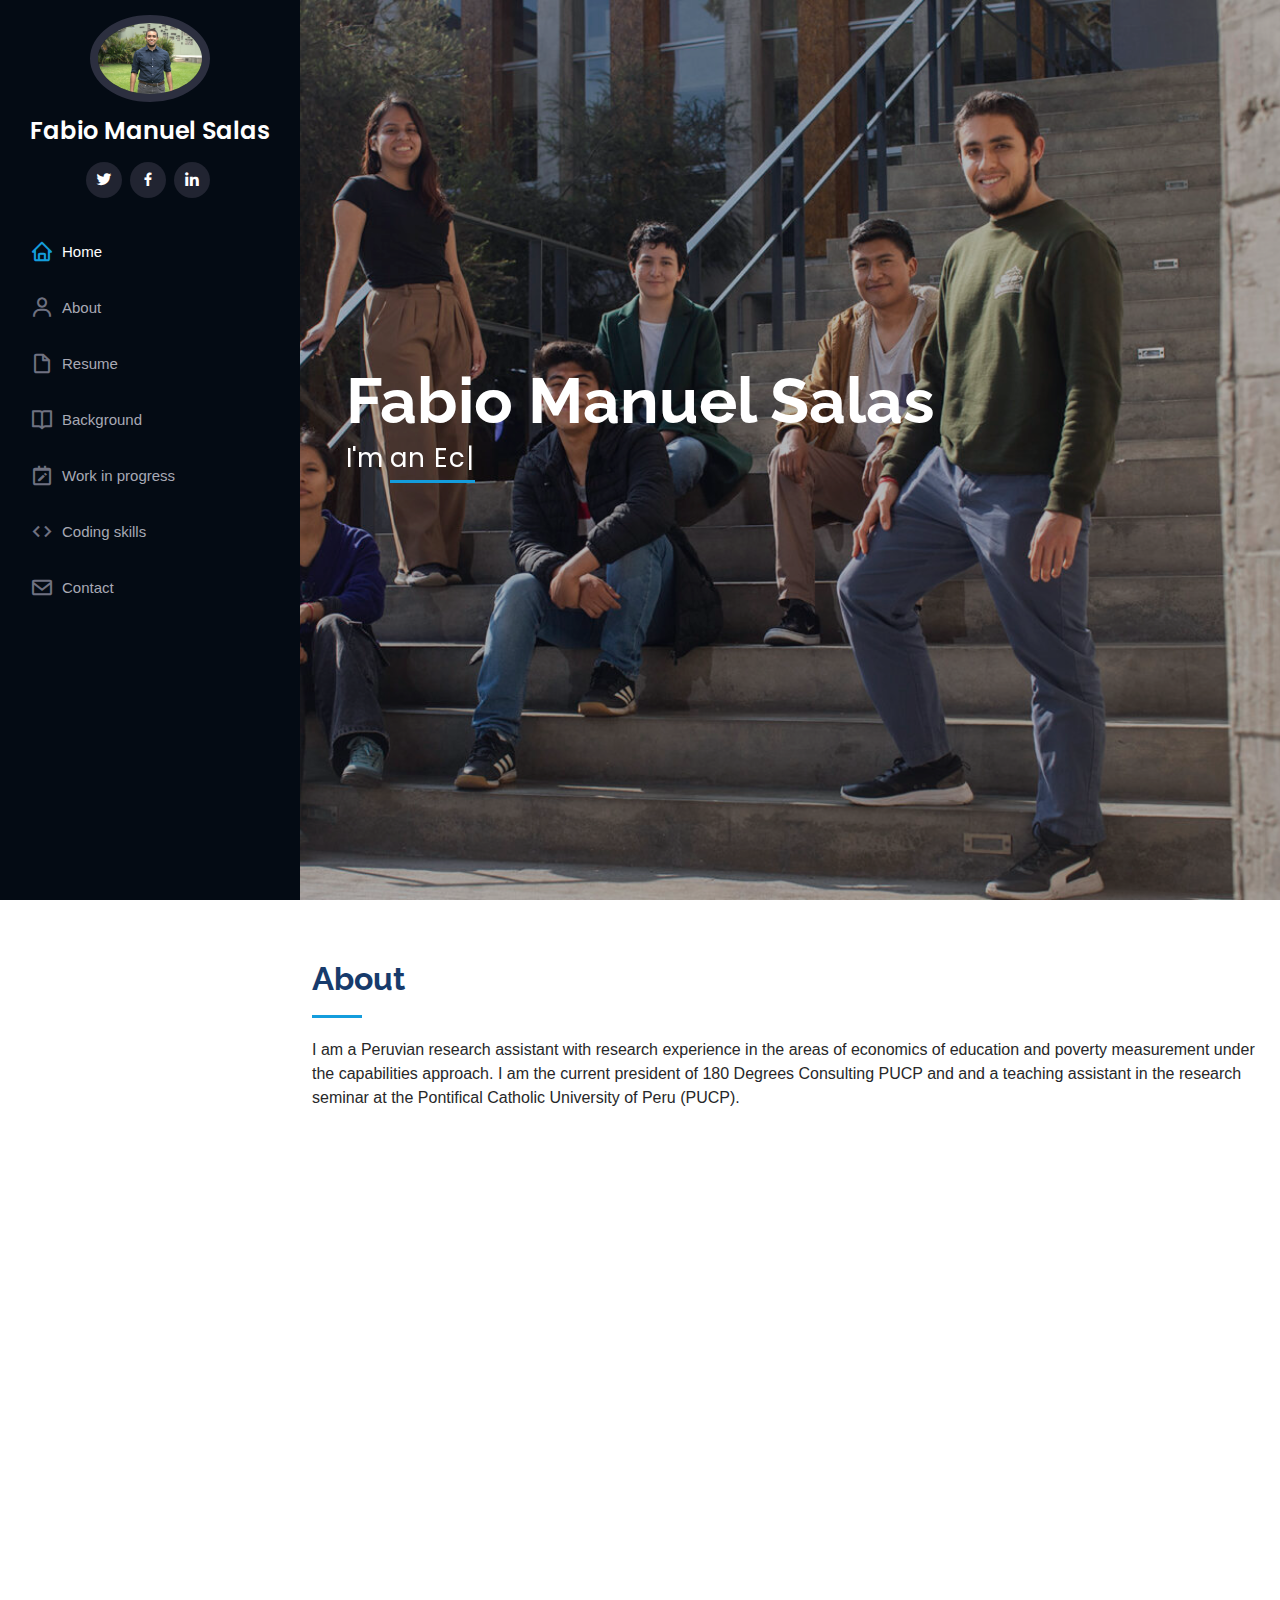
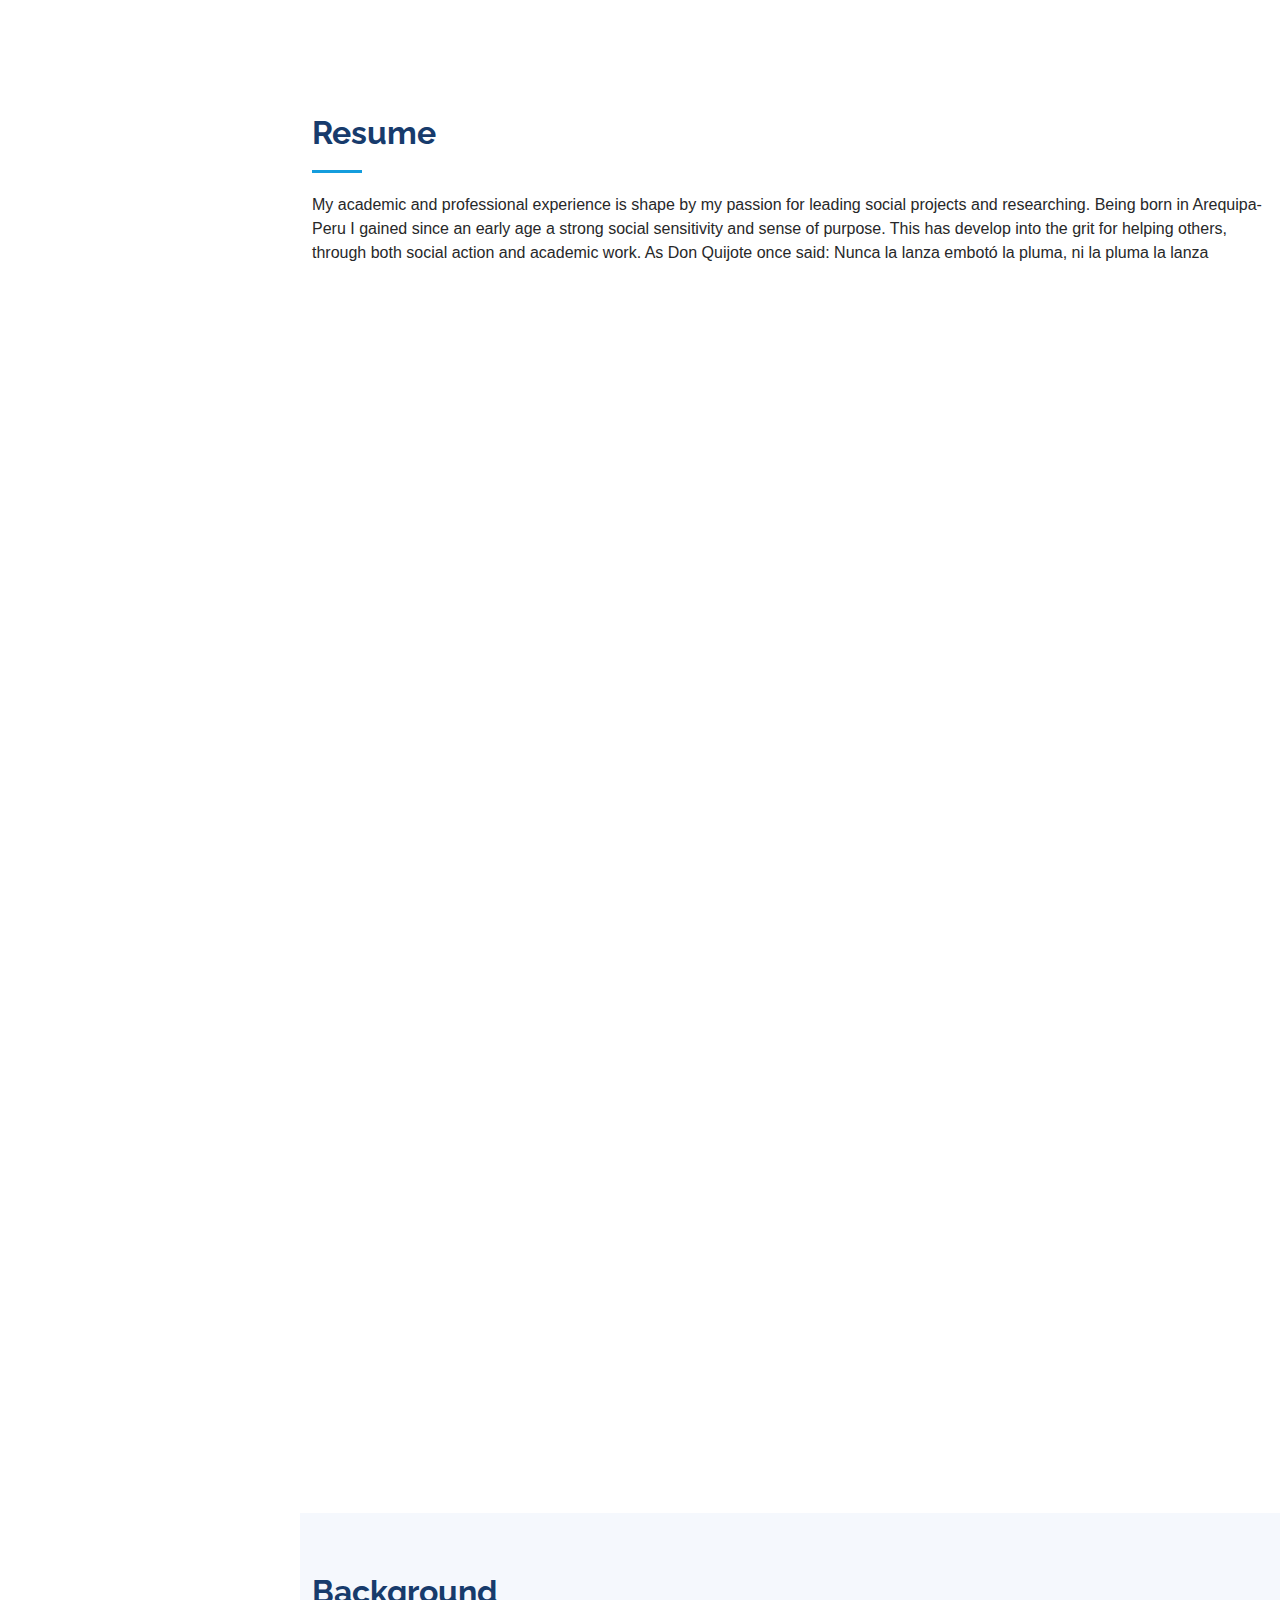
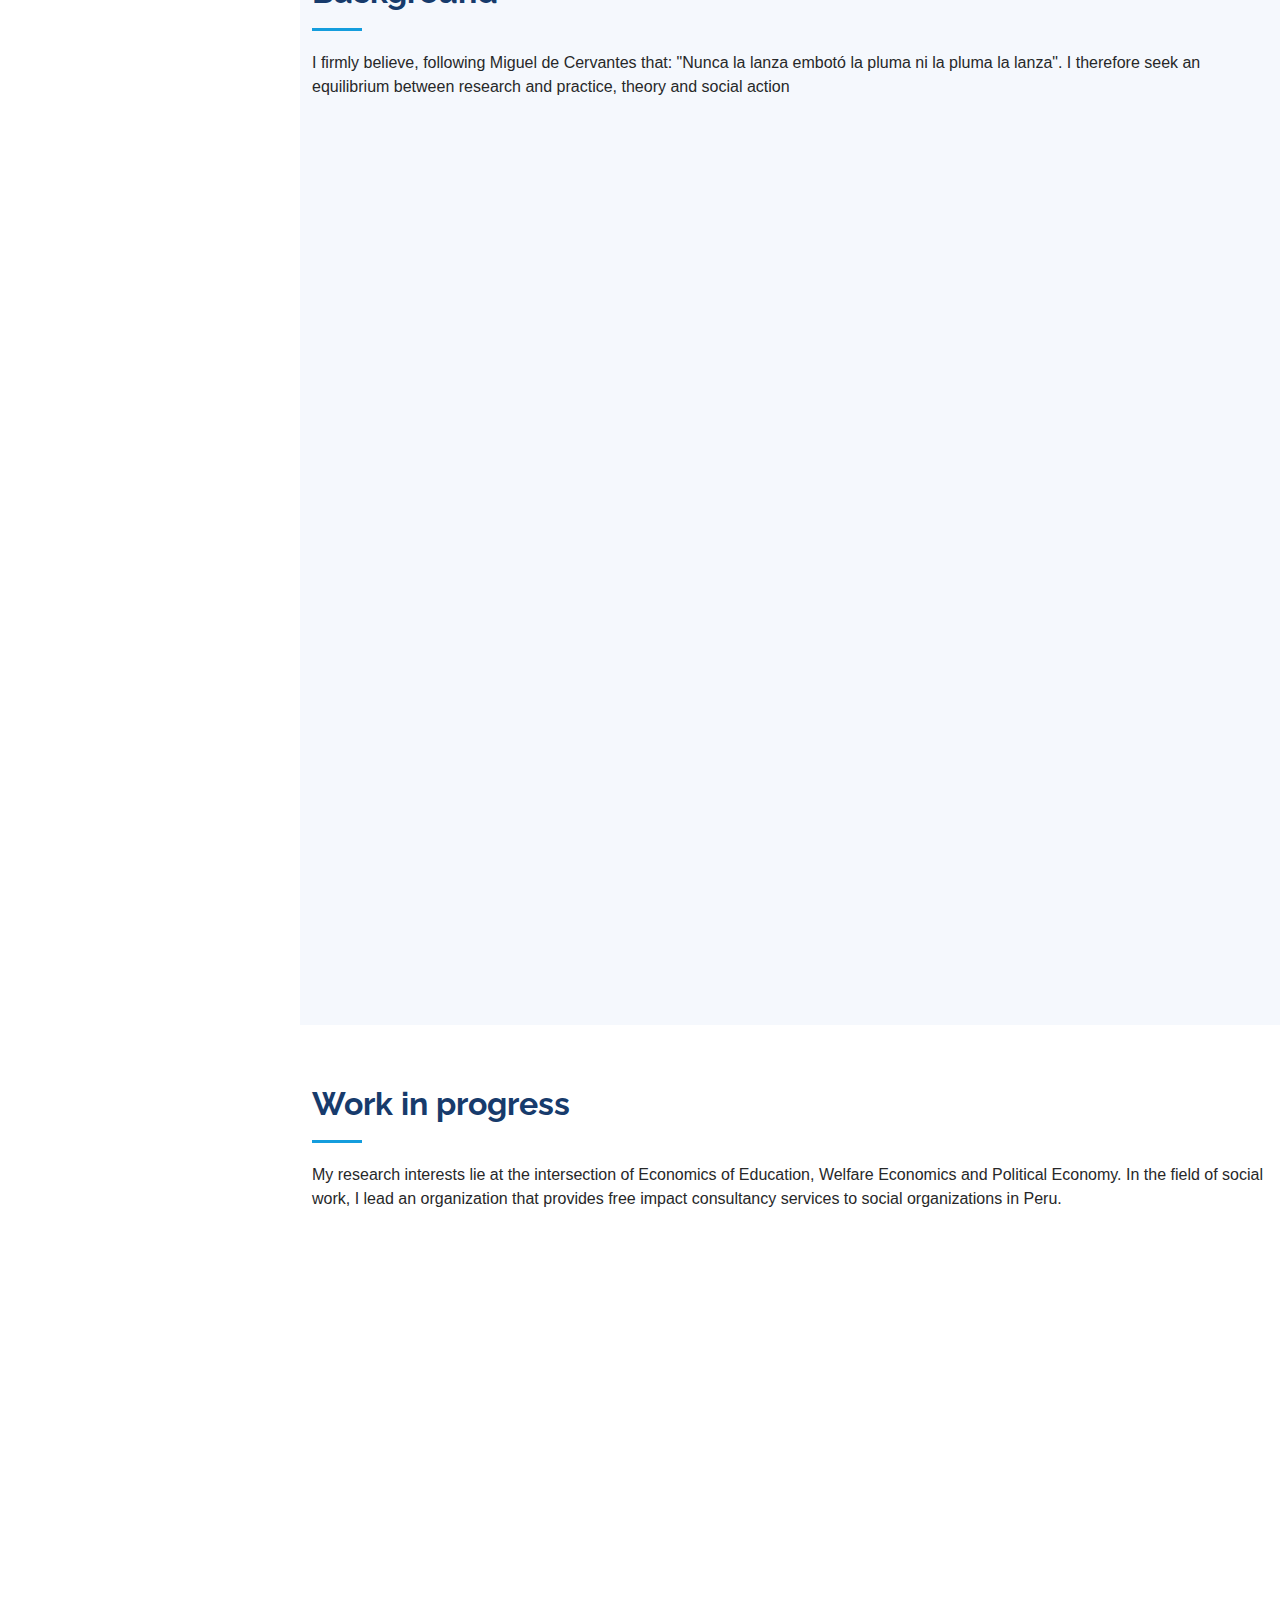
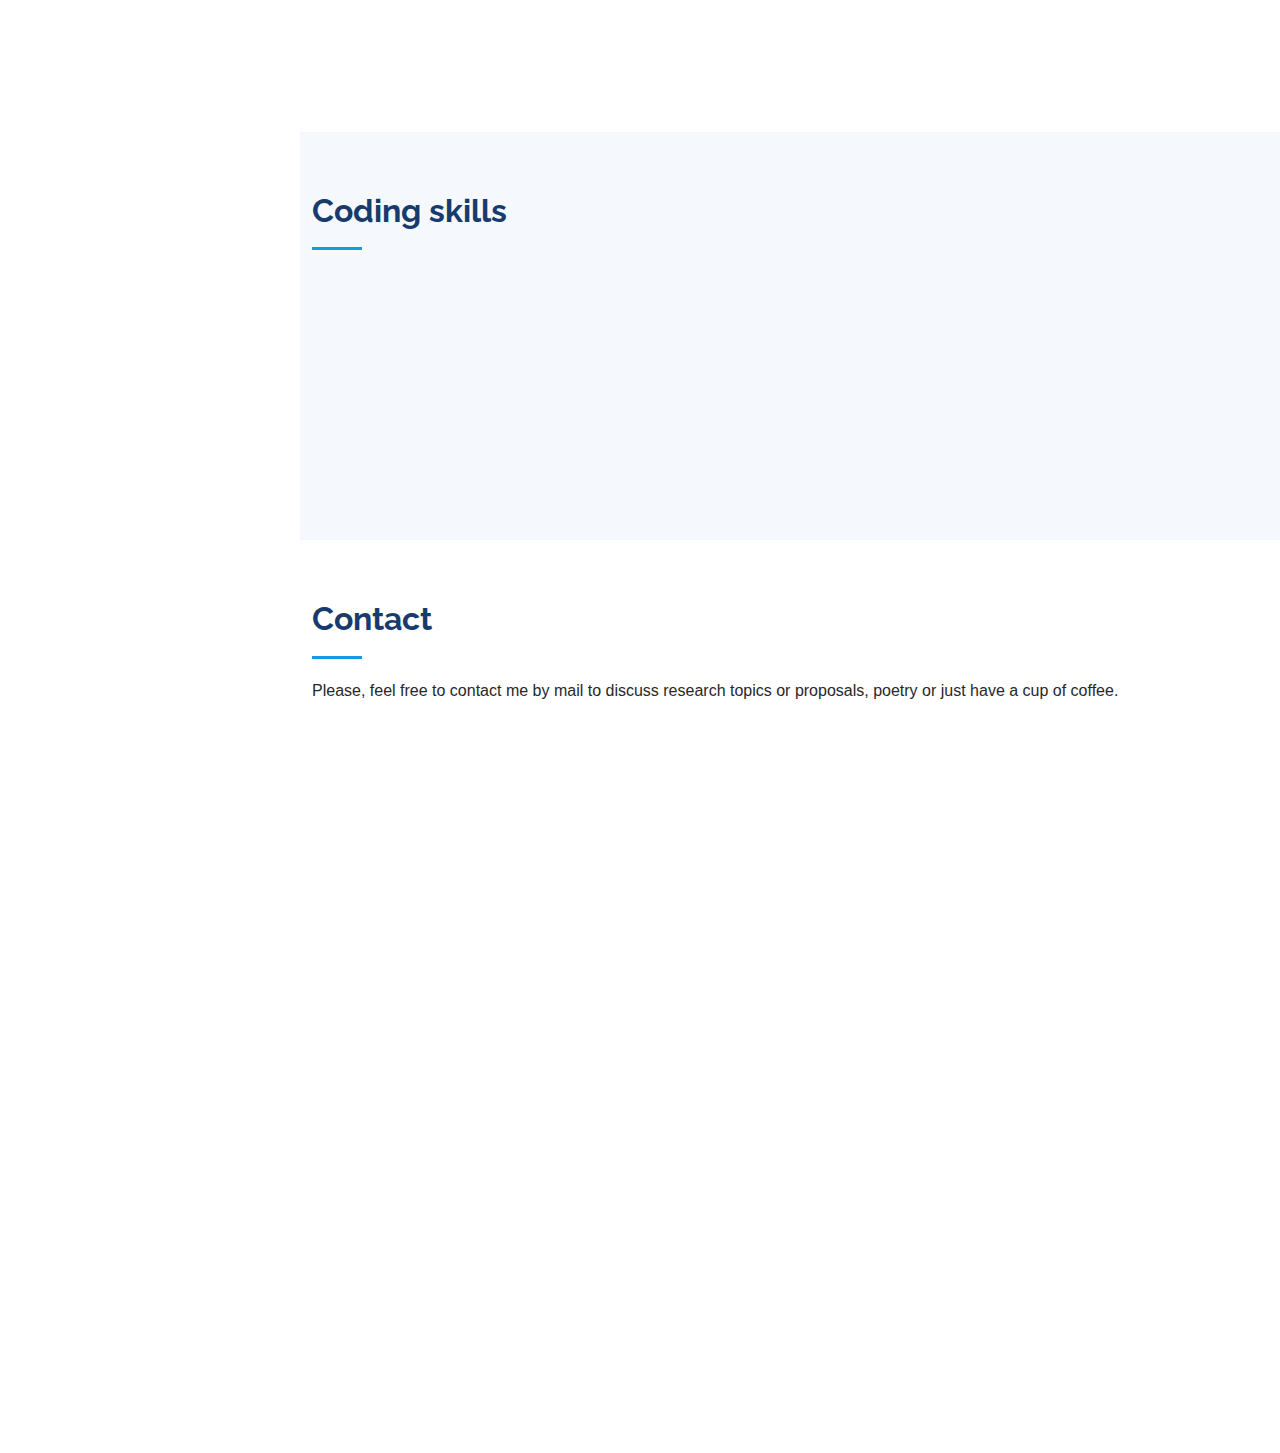
==== commit 9683d024: "Update index.html" ====
--- a/index.html
+++ b/index.html
@@ -342,18 +342,14 @@
           <div class="col-lg-4 col-md-6 icon-box" data-aos="fade-up" data-aos-delay="100">
             <div class="icon"><i class="bi bi-braces"></i></div>
             <h4 class="title"><a href="">Everyday Coding</a></h4>
-            <p class="description">Recently I learned ATLAS.ti, a qualitative compute programm and I am currently thinking how to introduce its tools into my research</p>
+            <p class="description">Recently I learned ATLAS.ti, a computer programm for qualitative analysis and I am currently thinking how to introduce its tools into my research</p>
           </div>
           <div class="col-lg-4 col-md-6 icon-box" data-aos="fade-up" data-aos-delay="300">
             <div class="icon"><i class="bi bi-pencil-square"></i></div>
             <h4 class="title"><a href="">Poetry Book</a></h4>
             <p class="description">I read and write poetry as a way of reflection upon the world and myself. I am currently writing a poetry book.</p>
           </div>
-          <div class="col-lg-4 col-md-6 icon-box" data-aos="fade-up" data-aos-delay="400">
-            <div class="icon"><i class="bi bi-house-heart"></i></div>
-            <h4 class="title"><a href="">Living alone/with roomies</a></h4>
-            <p class="description">Recently I began living with roomies and realice how complicated living with others (specially not ones own family) can be. Nevertheless, one can allways adapt and find new ways of improving coexistence</p>
-          </div>
+
           <div class="col-lg-4 col-md-6 icon-box" data-aos="fade-up" data-aos-delay="500">
             <div class="icon"><i class="bi bi-people"></i></div>
             <h4 class="title"><a href="">Advice for undergraduate students</a></h4>
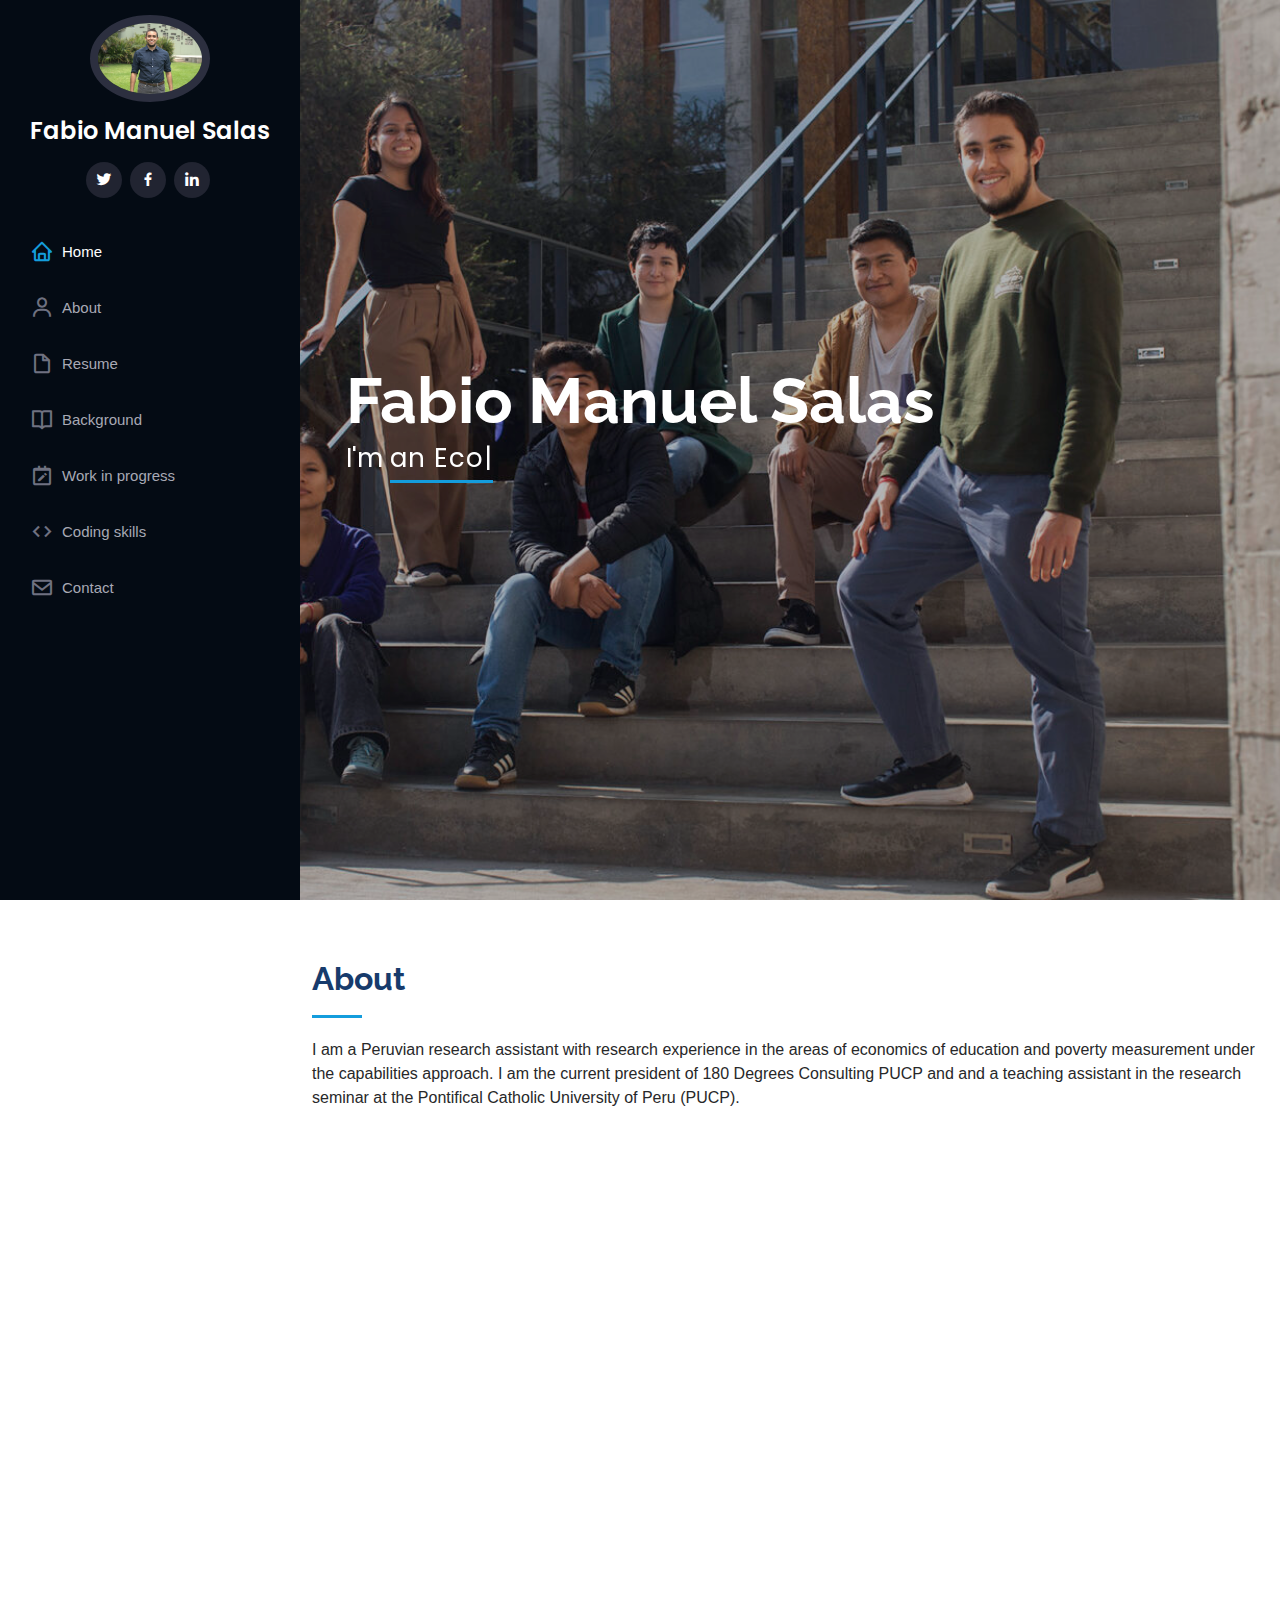
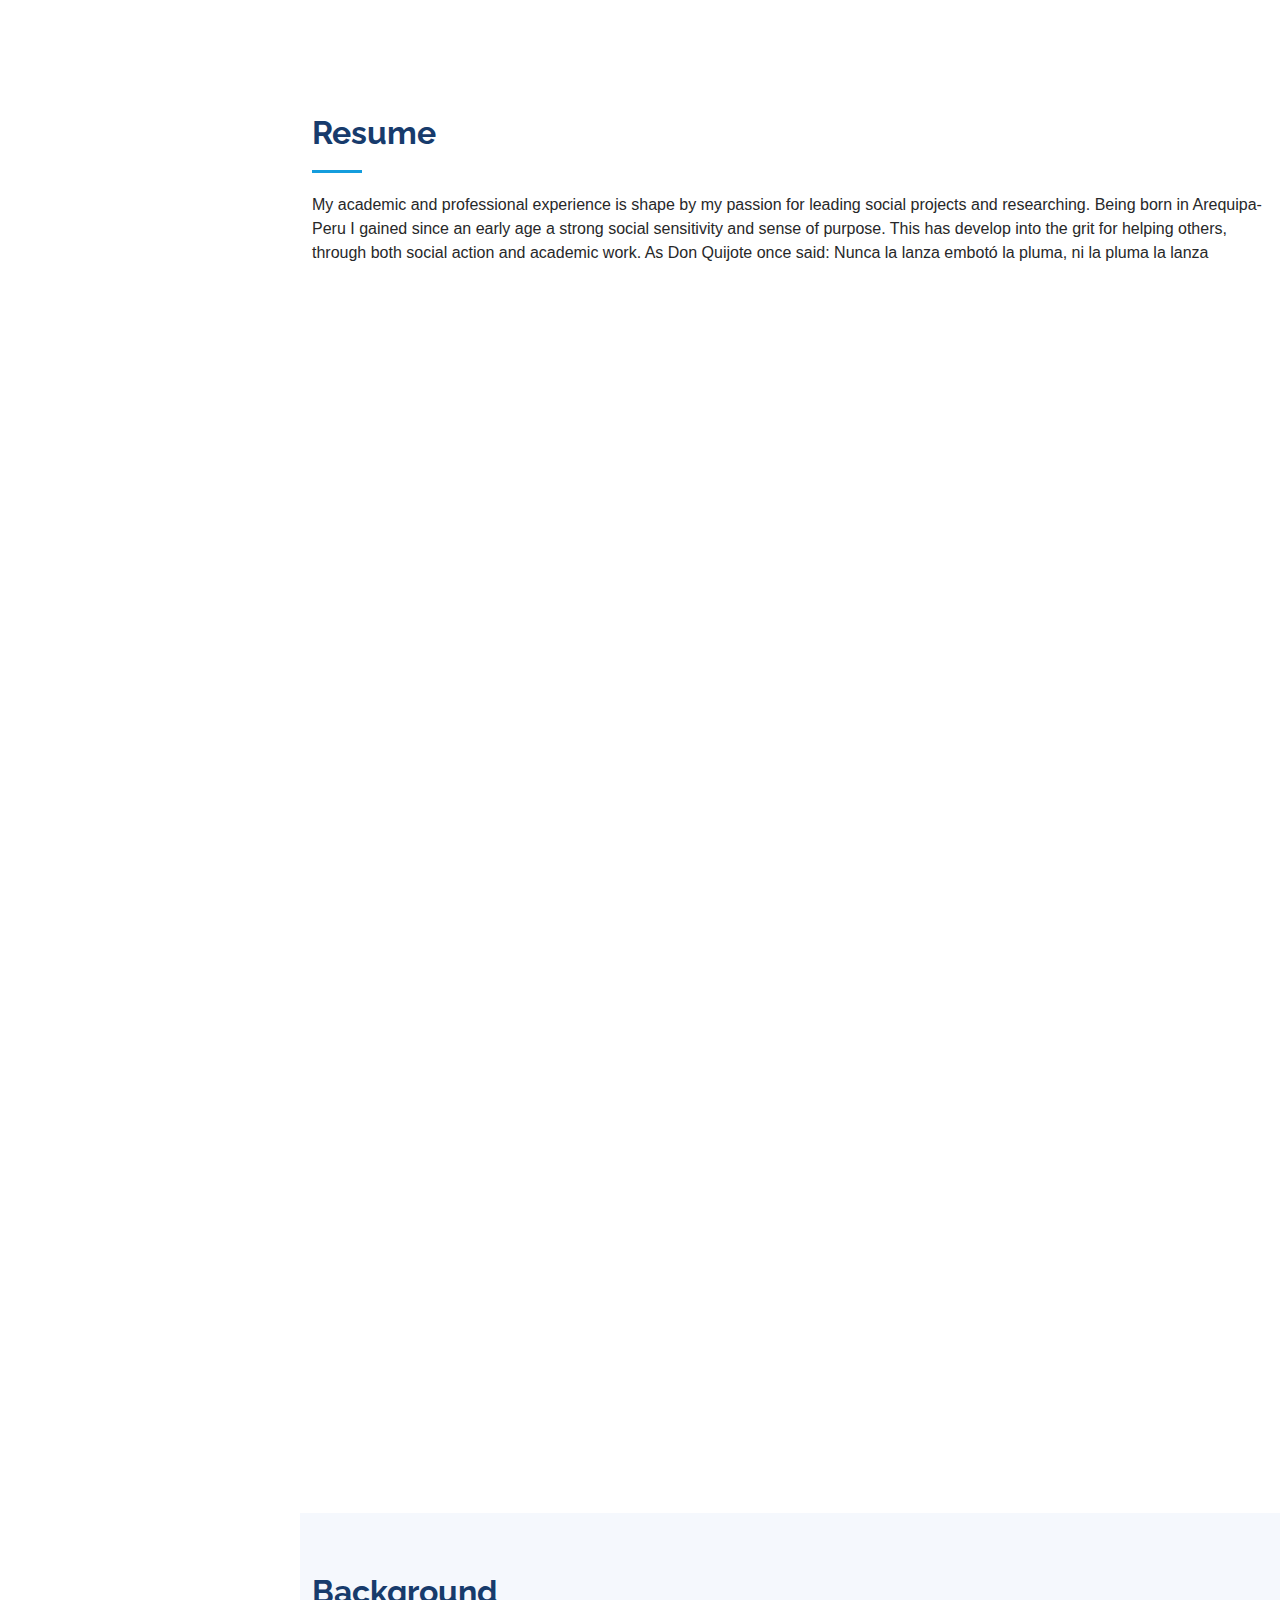
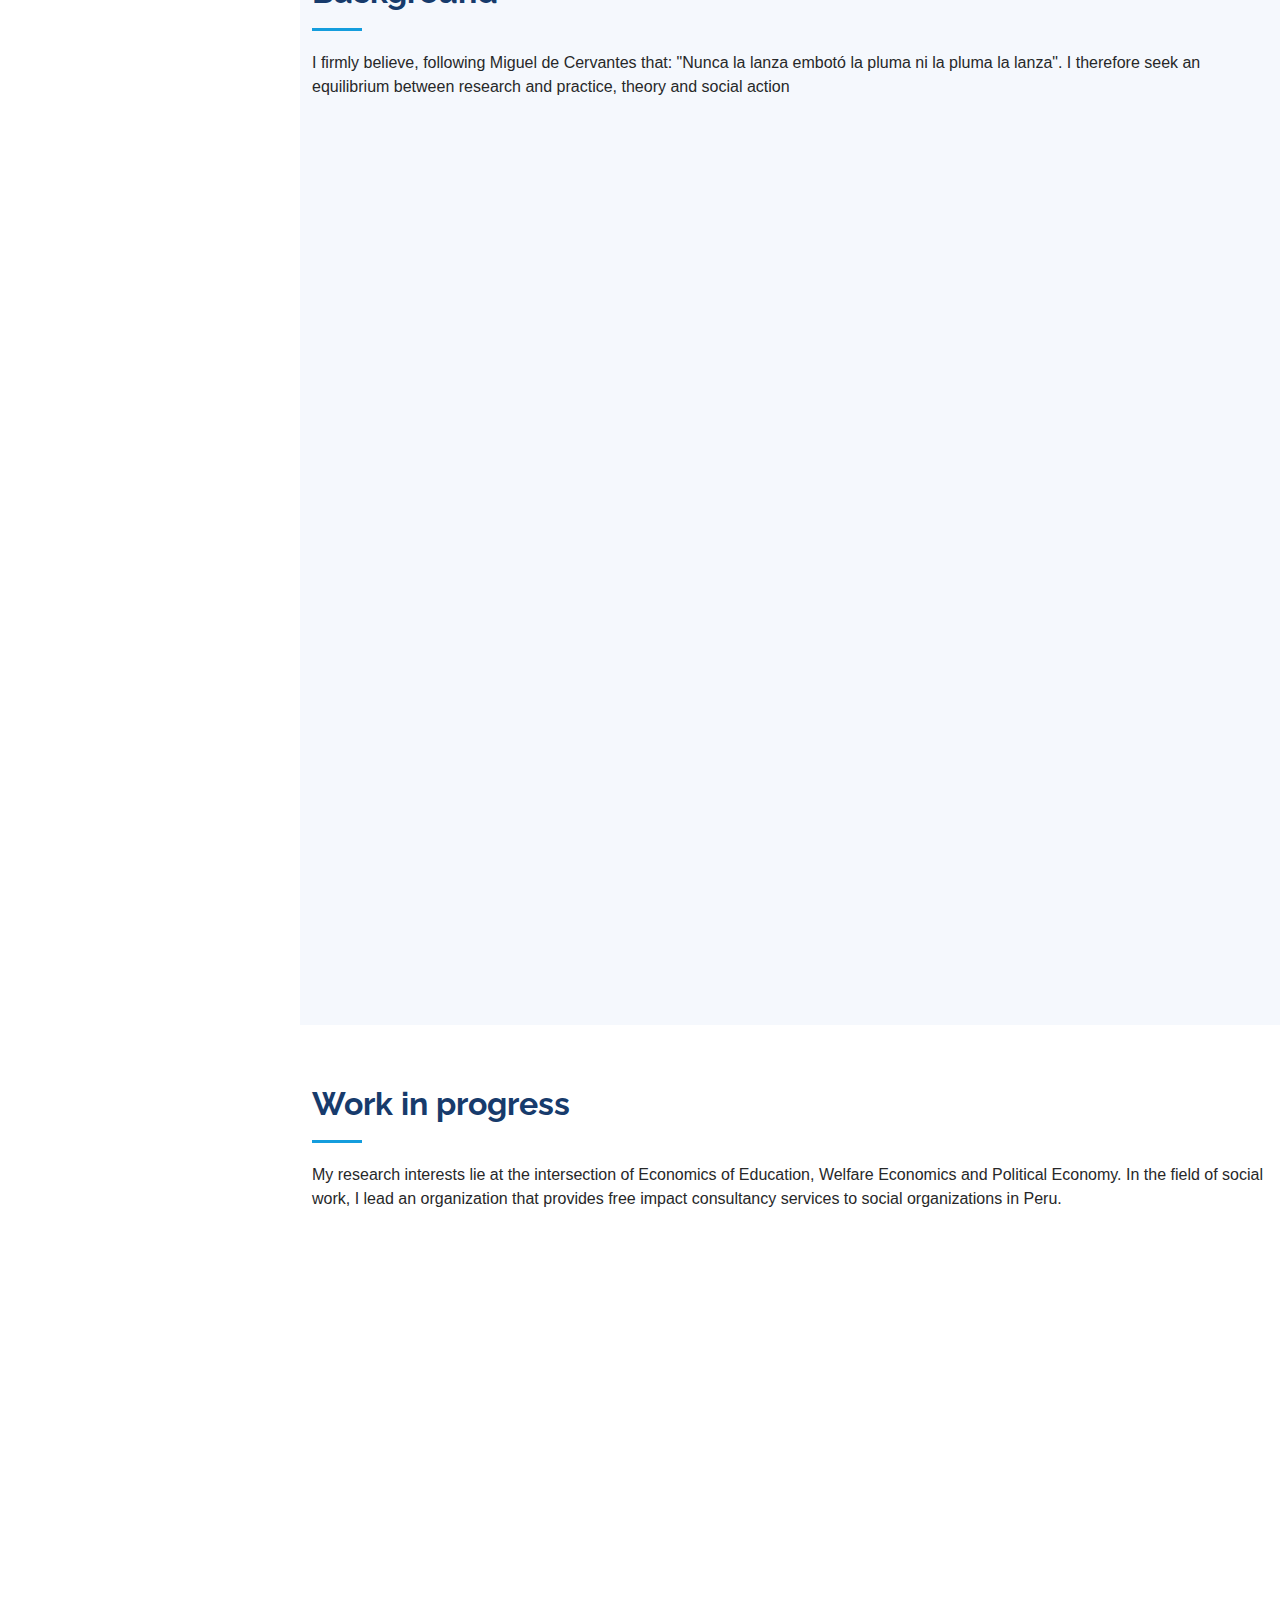
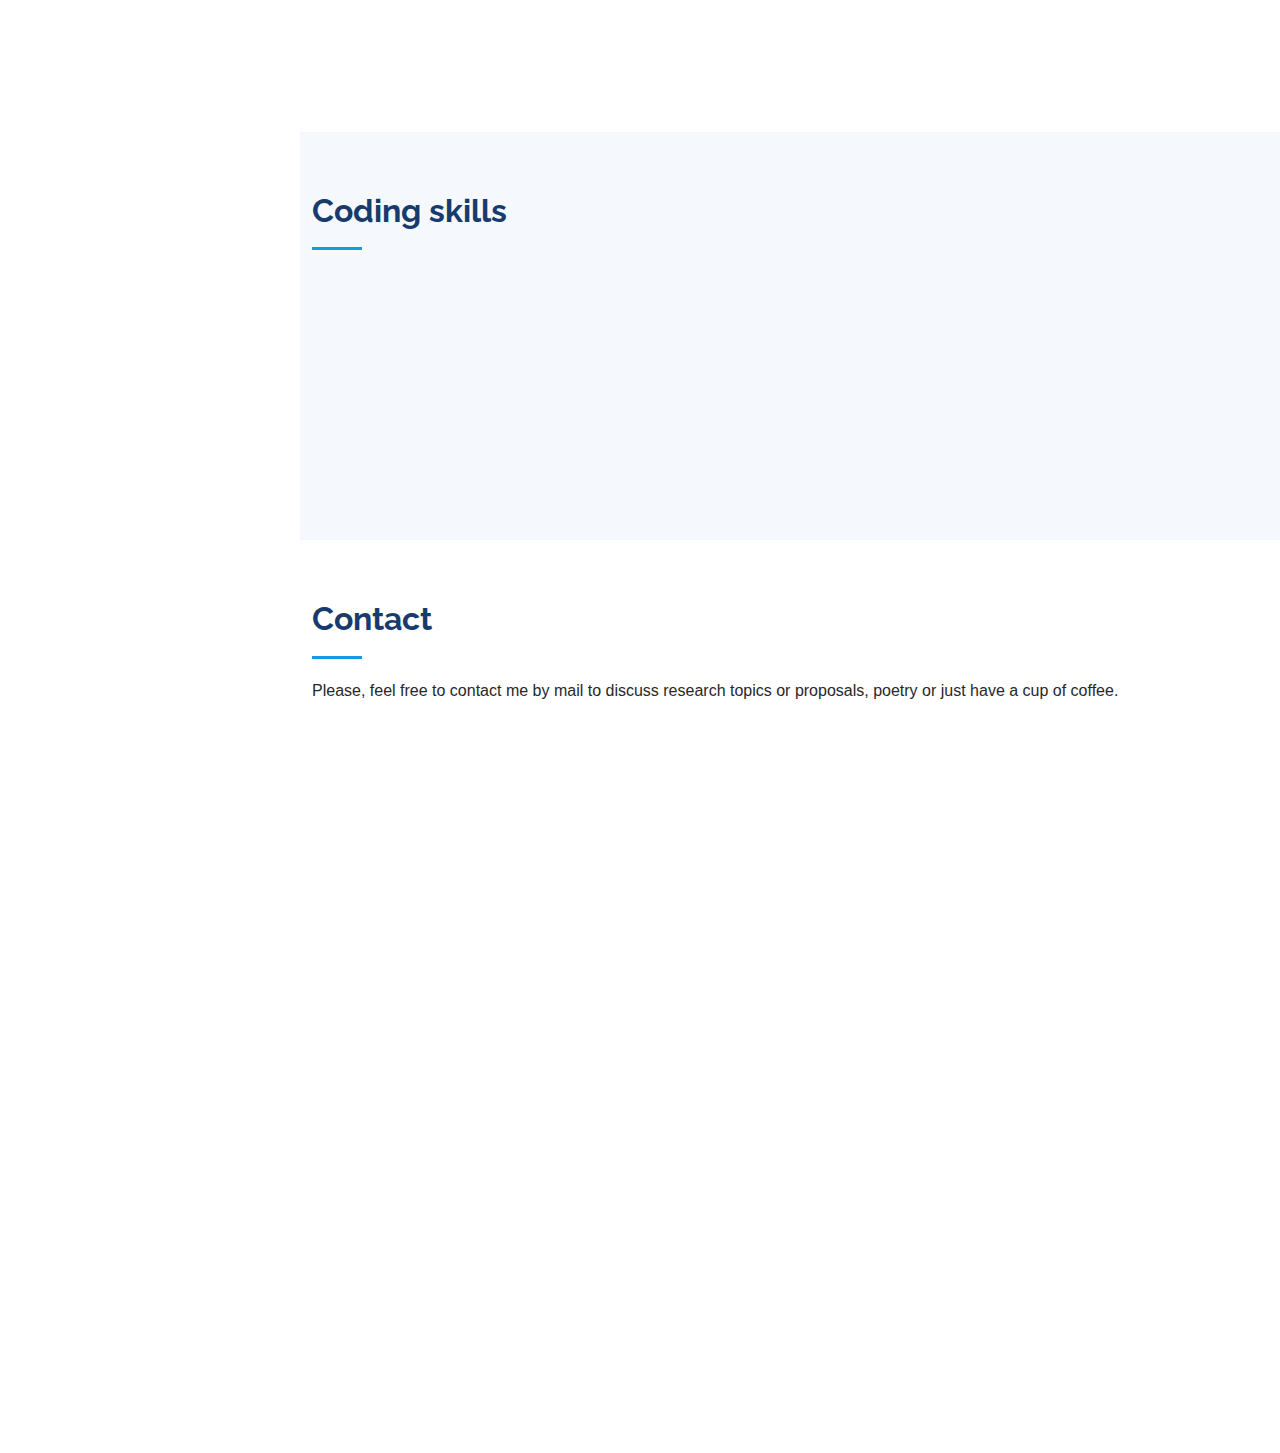
==== commit 39d7cb95: "Update index.html" ====
--- a/index.html
+++ b/index.html
@@ -352,7 +352,7 @@
 
           <div class="col-lg-4 col-md-6 icon-box" data-aos="fade-up" data-aos-delay="500">
             <div class="icon"><i class="bi bi-people"></i></div>
-            <h4 class="title"><a href="">Advice for undergraduate students</a></h4>
+            <h4 class="title"><a href="https://www.notion.so/Escribiendo-una-revisi-n-de-literatura-309b75a30a3a45ef8010873a764c24f9?pvs=4">Advice for undergraduate students</a></h4>
             <p class="description">I am developing a research guide for economcis undergraduate students</p>
           </div>
         </div>
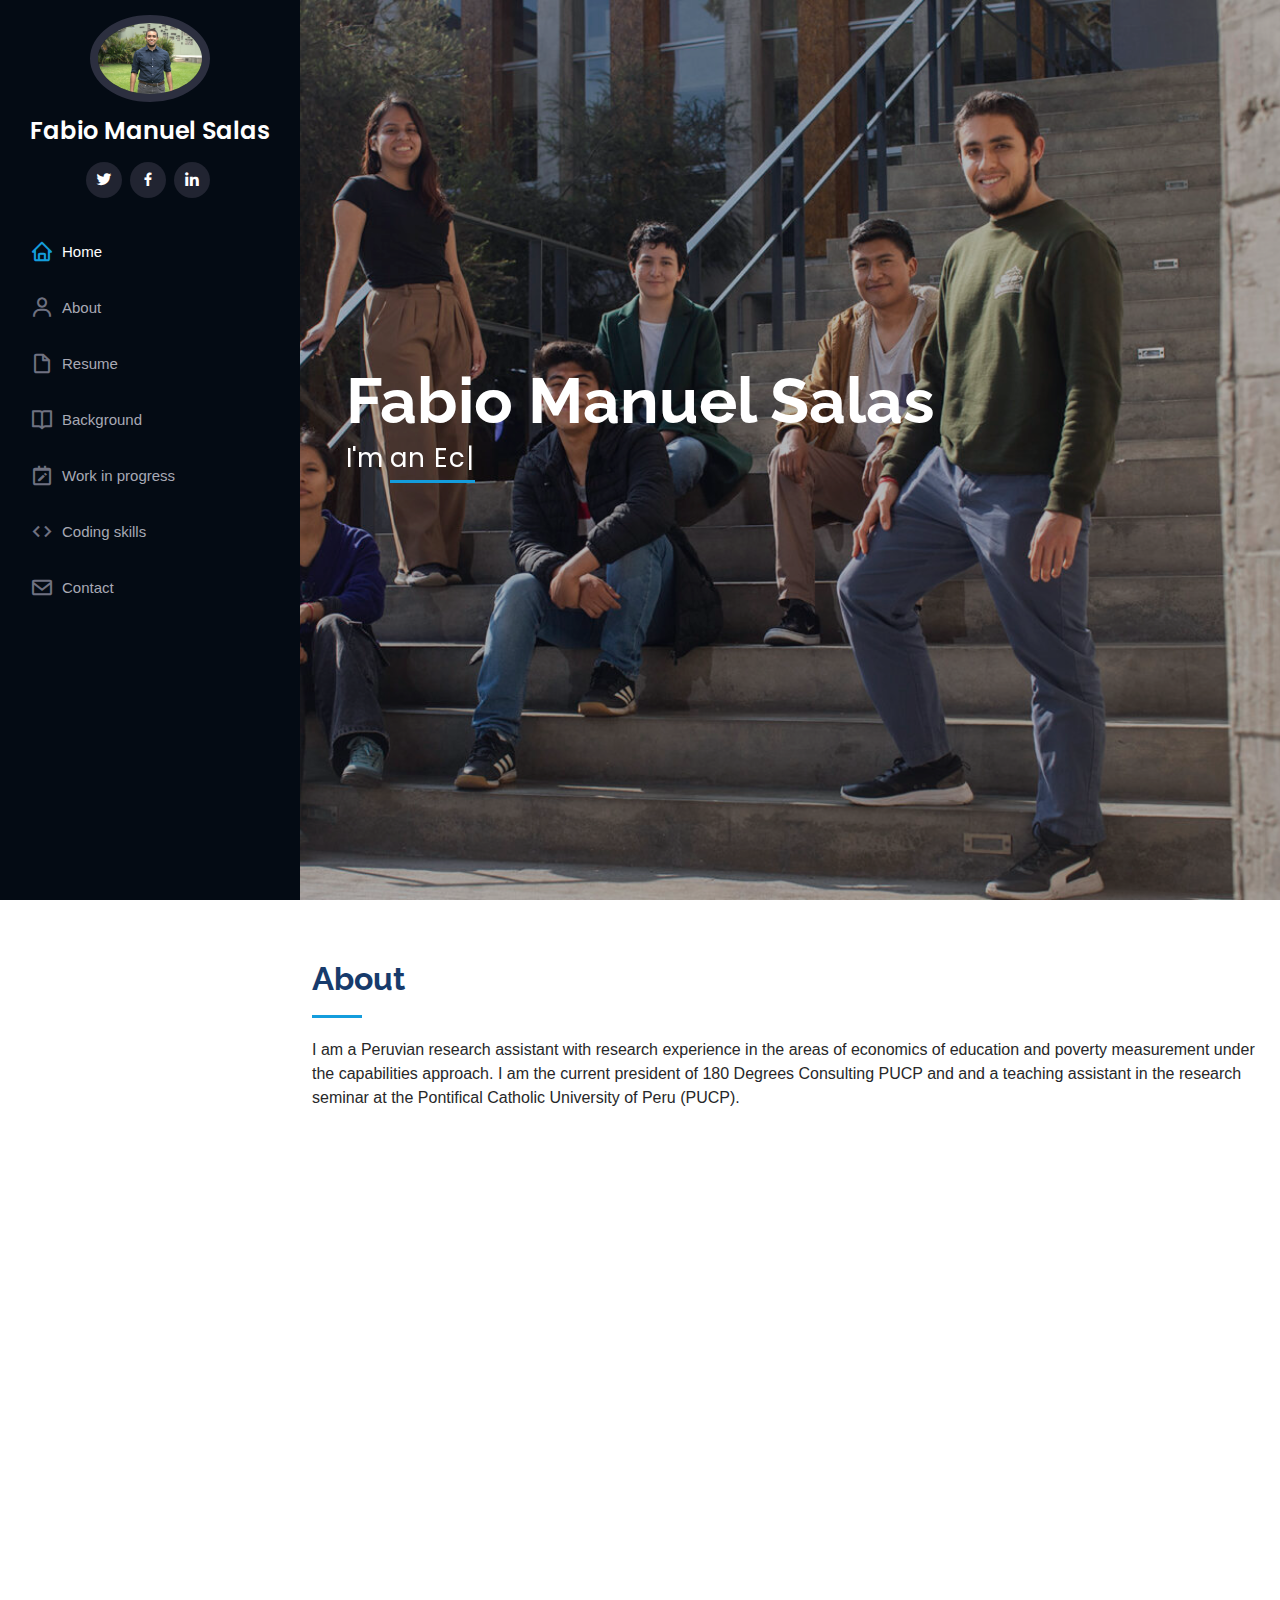
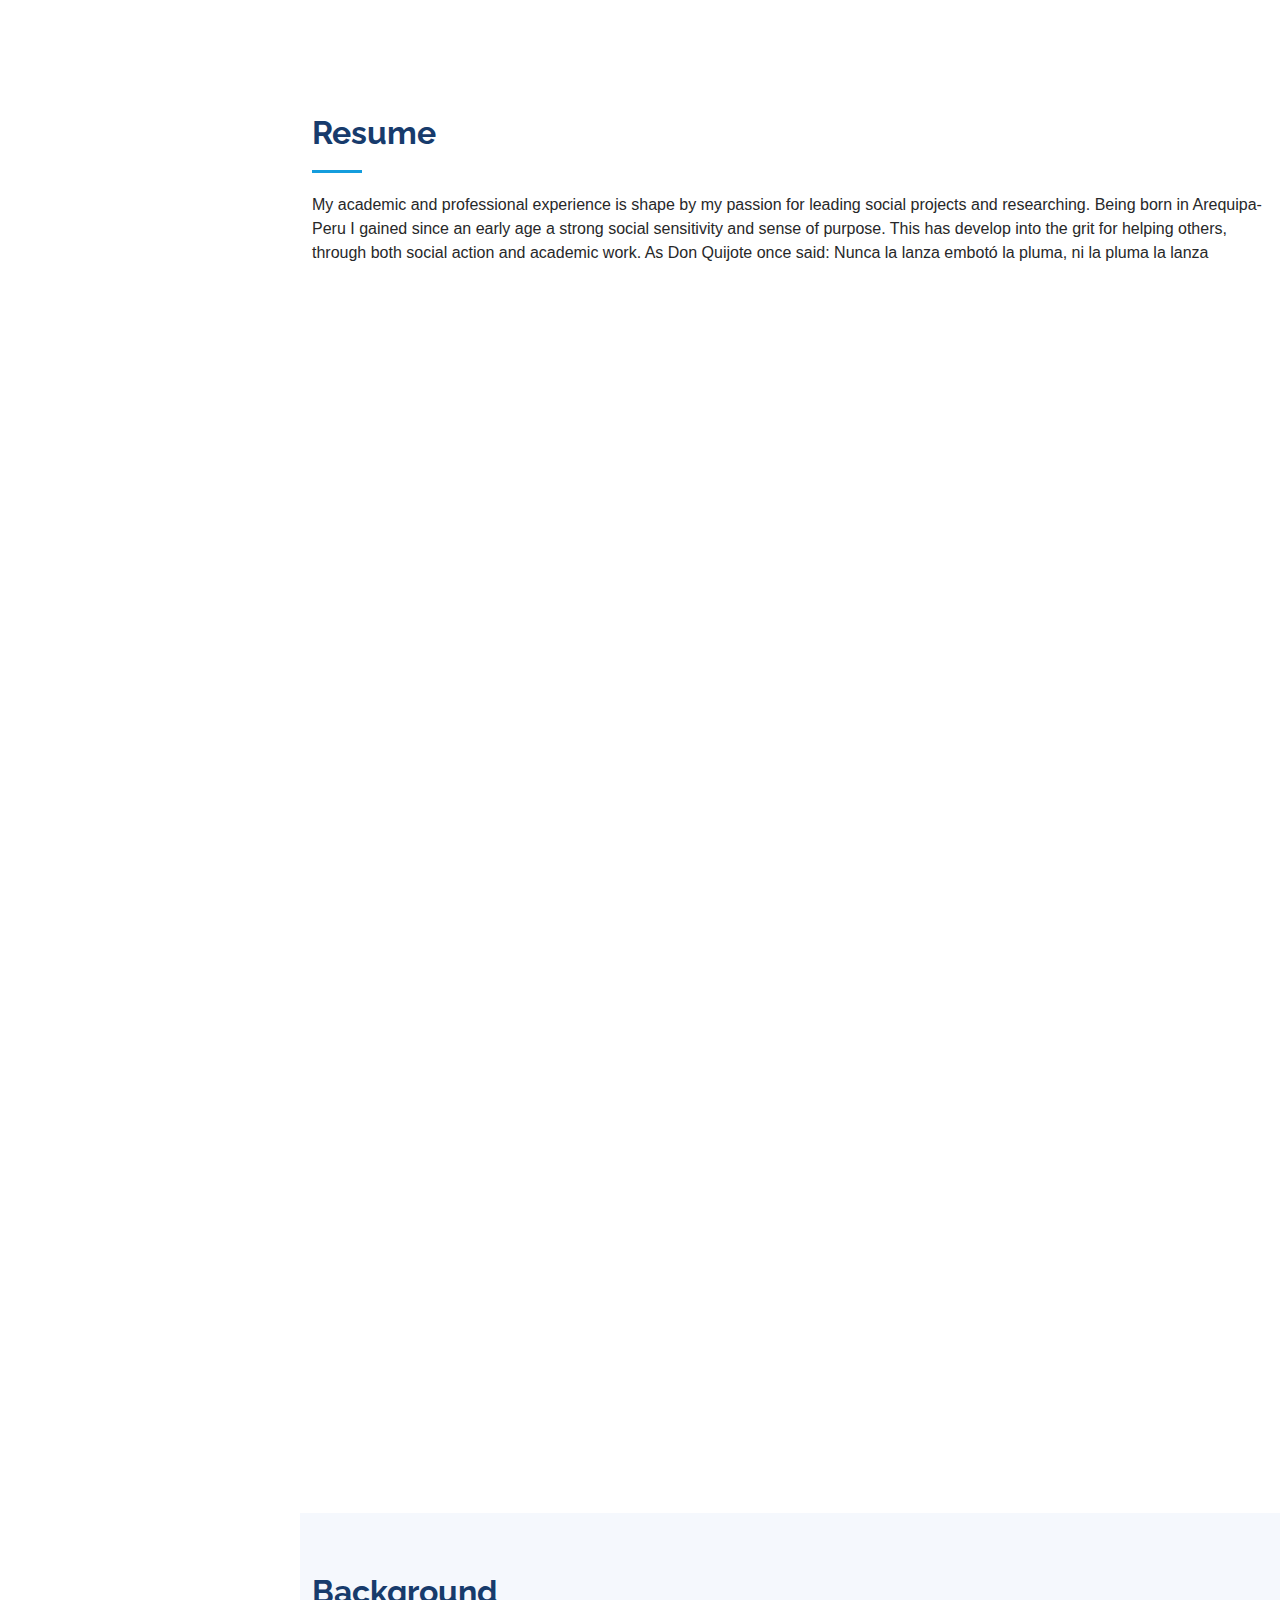
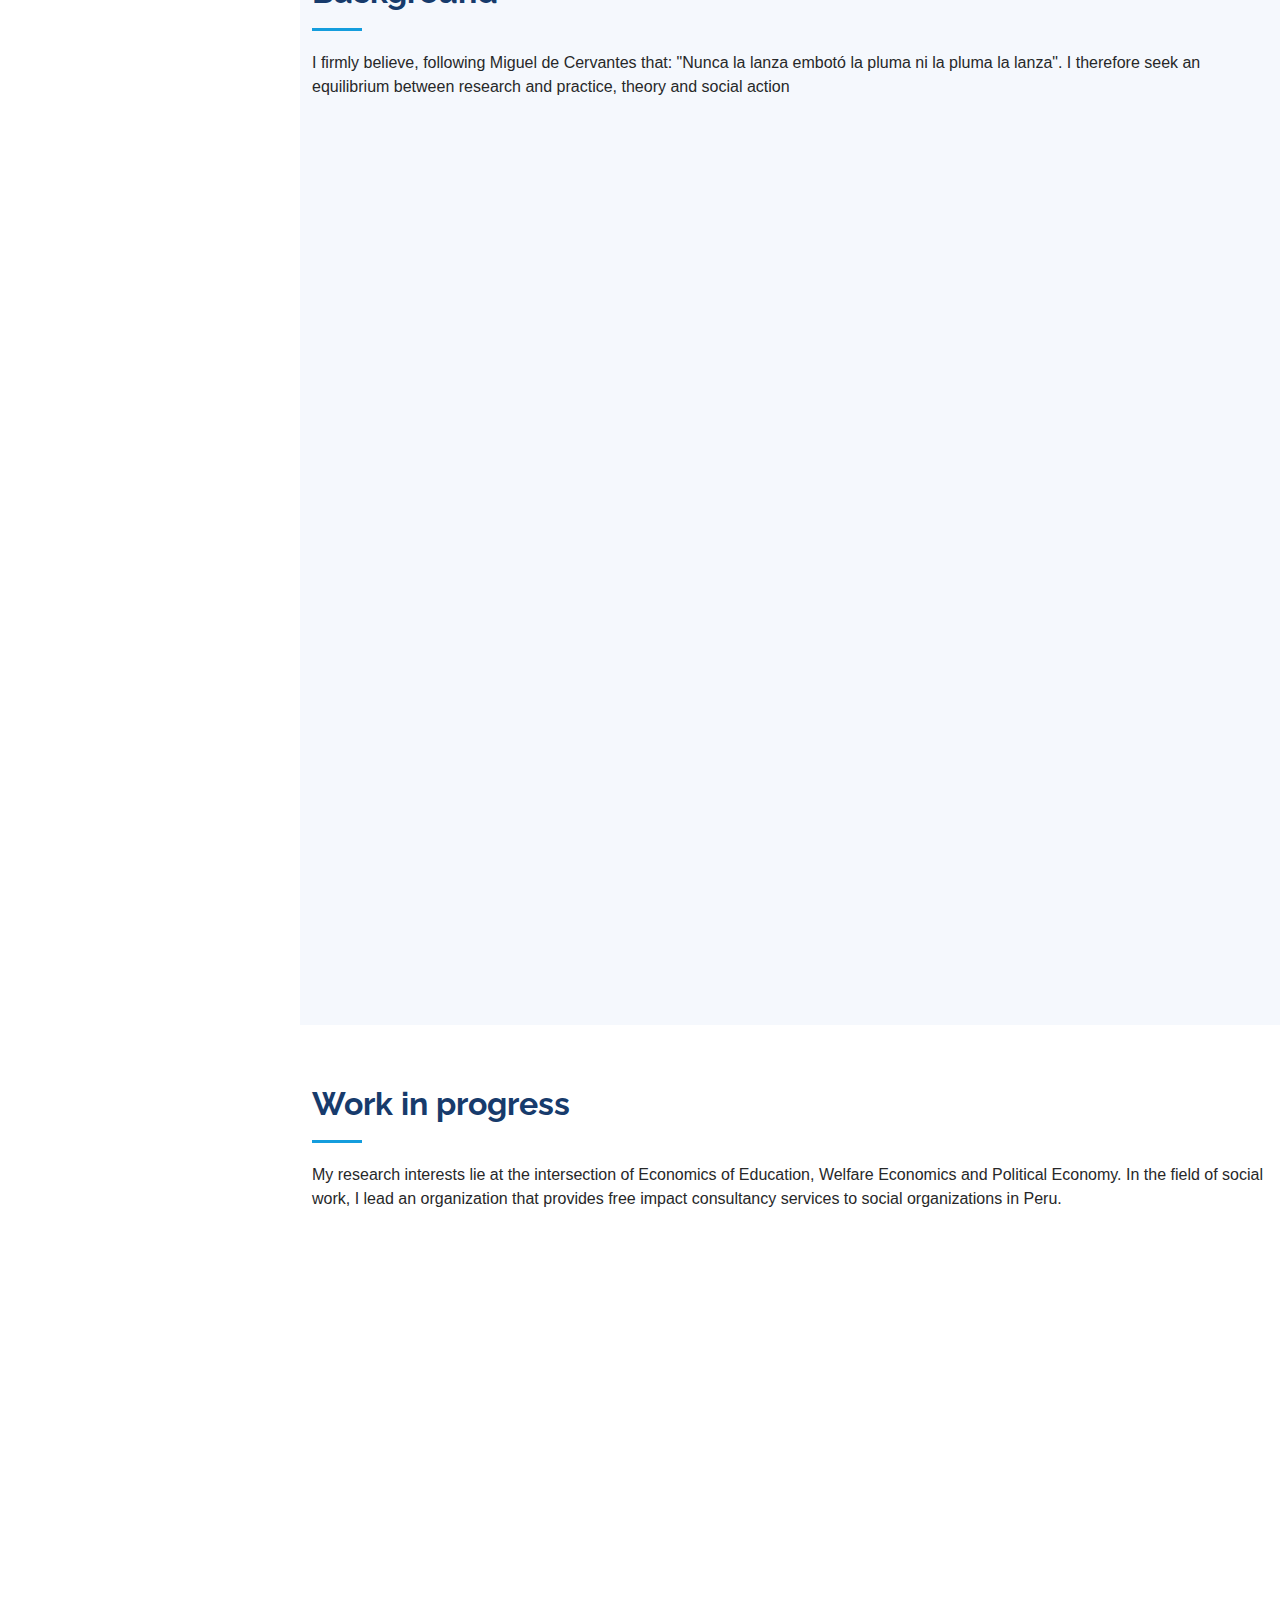
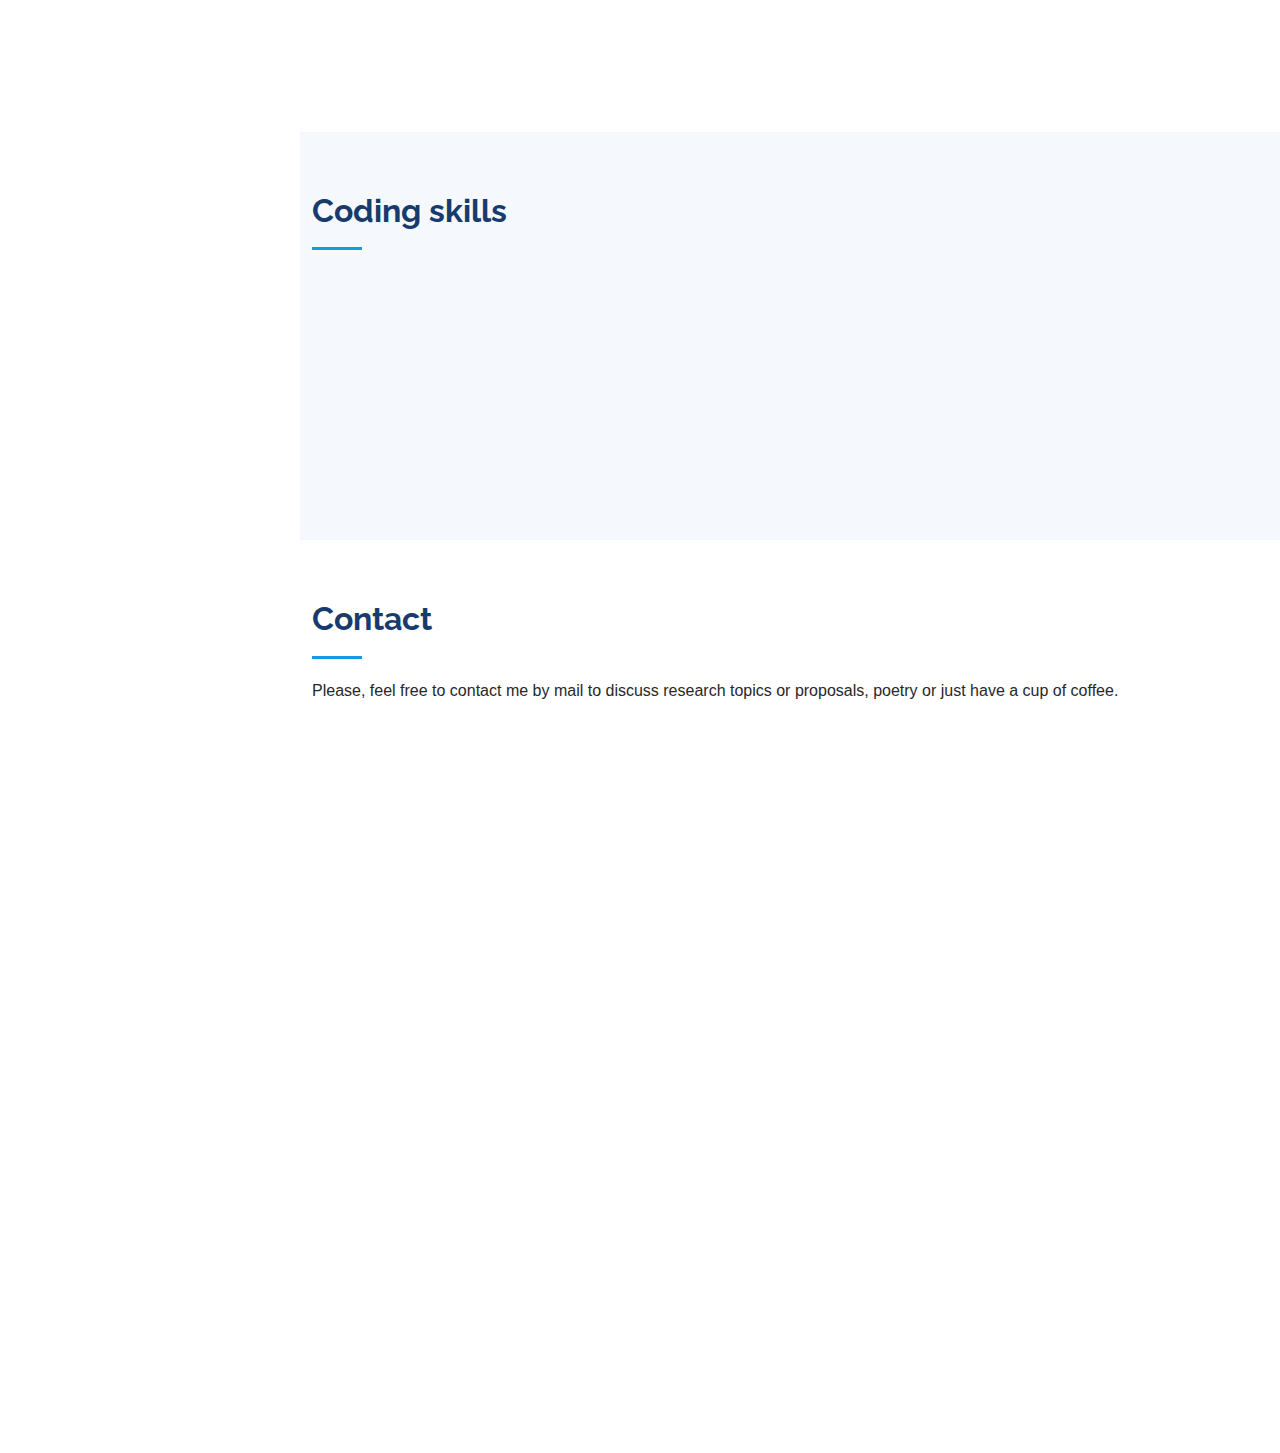
==== commit fa6e8db1: "Update index.html" ====
--- a/index.html
+++ b/index.html
@@ -171,8 +171,8 @@
               <h5>2022 - Present</h5>
               <p><em>Academic Direction of Economics (DAE-PUCP), Lima, Peru </em></p>
               <ul>
-                <li>2023.01-actualidad: Consultor en temas de Economía de la Educación</li>
-                <li>2022.06-2022.12: Asistente de Investigación y Análisis en la Dirección Académica de Economía (DAE-PUCP) en proyectos de calidad educativa comparada (Prácticas pre-profesionales).</li>
+                <li>2023.01-actualidad: Consultant in Economics of Education</li>
+                <li>2022.06-2022.12: Research and Analysis Assistant at the Academic Direction of Economics (DAE-PUCP) in projects of comparative educational quality (pre-professional internship)..</li>
               </ul>
             </div>
             <div class="resume-item">
@@ -180,7 +180,7 @@
               <h5>03.2018 - 04.2018</h5>
               <p><em>Human Development Institute of Latin America (IDHAL-PUCP)</em></p>
               <ul>
-                <li>2021.03: Asistente de Investigación en el Instituto de Desarrollo Humano de América Latina (IDHAL-PUCP) en temas de pobreza multidimensional y políticas sociales para los profesores Nicolás Barrantes, Jhonatan Clausen y Javier Iguíñiz</li>
+                <li>2021.03: Research Assistant at the Instituto de Desarrollo Humano de América Latina (IDHAL-PUCP) on multidimensional poverty and social policies for professors Nicolás Barrantes, Jhonatan Clausen and Javier Iguíñiz.</li>
               </ul>
             </div>
             <div class="resume-item">
@@ -188,7 +188,7 @@
               <h5>07.2022 - 12.2022</h5>
               <p><em> Private research project: Reconstructing the History of Social Security during the XX Century in Peru</em></p>
               <ul>
-                <li>2022.06-2022.12: Asistente de Investigación en un proyecto de investigación sobre la Historia de la Seguridad Social Peruana durante el S.XX y S.XI para los profesores Janneth Leyva y Carlos Contreras.</li>
+                <li>2022.06-2022.12: Research Assistant in a research project on the History of Peruvian Social Security during the 20th and 11th centuries for professors Janneth Leyva and Carlos Contreras..</li>
               </ul>
             </div>
           </div>
